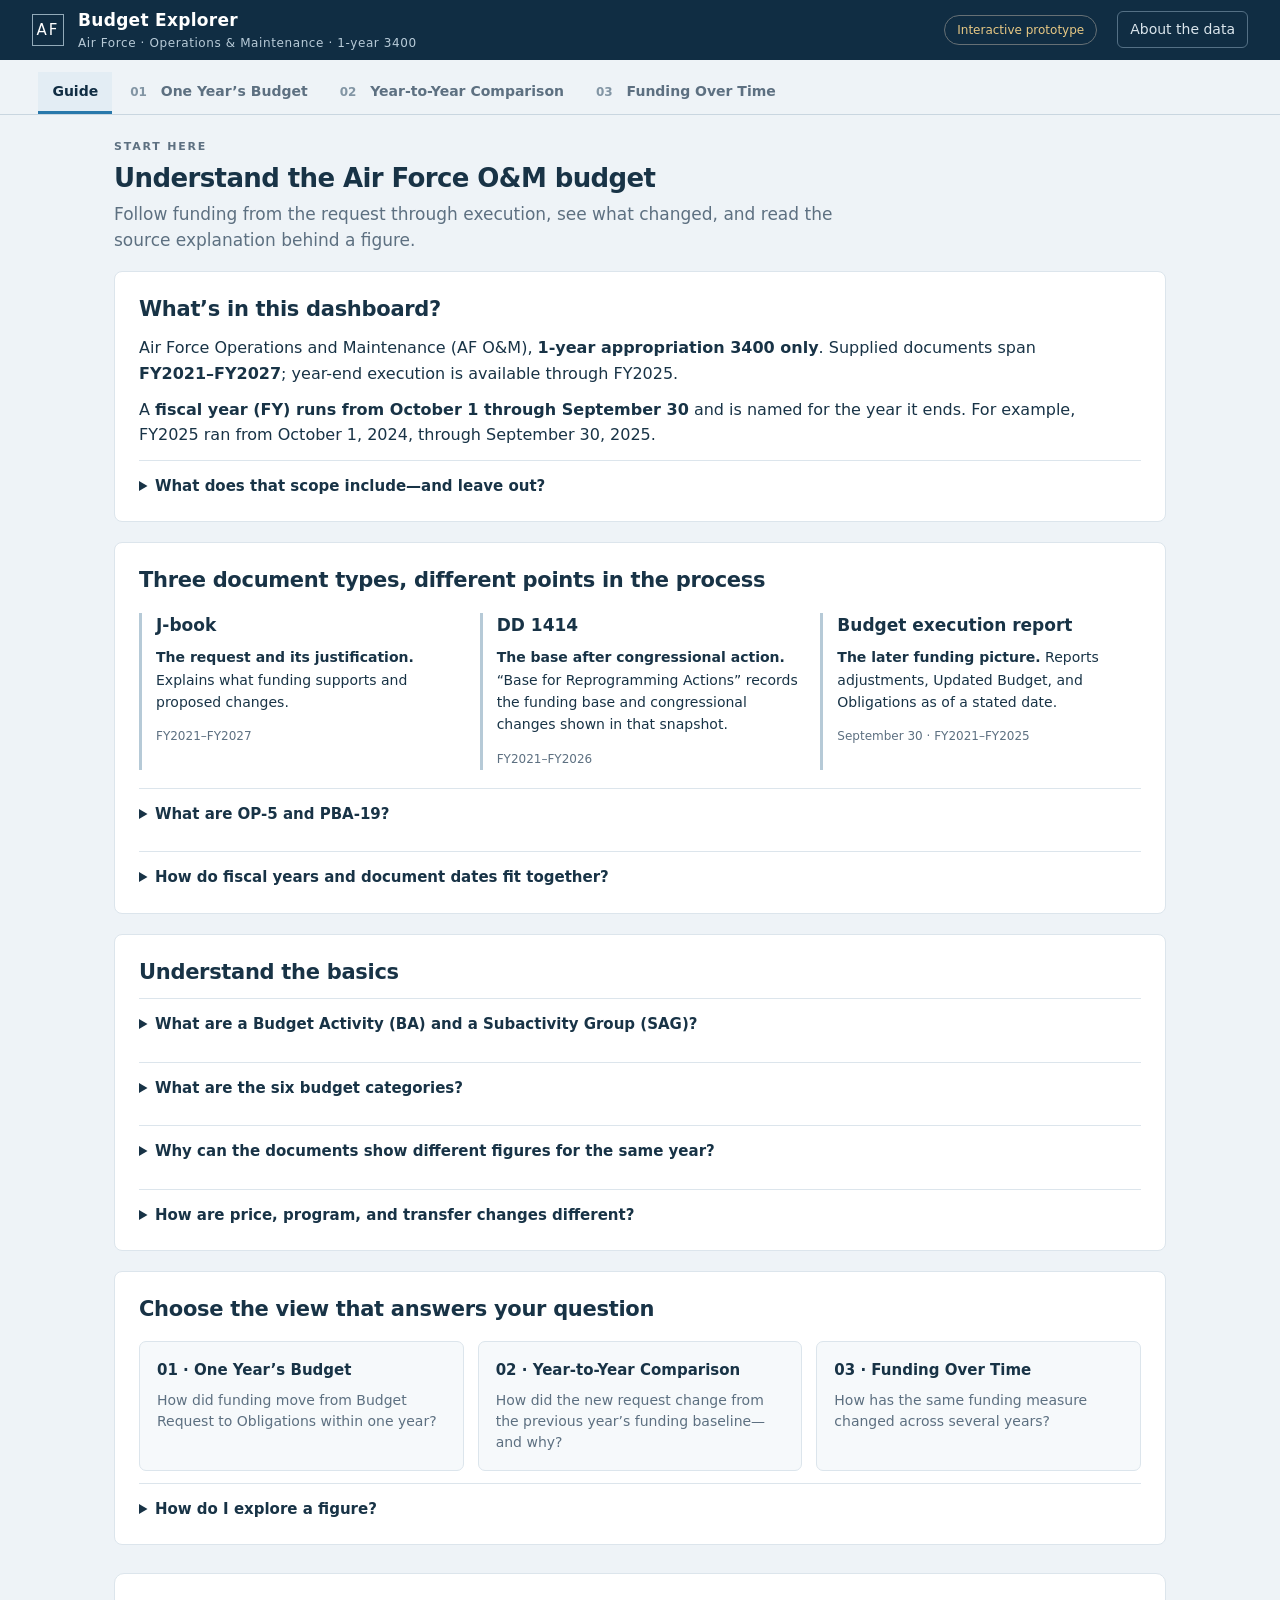
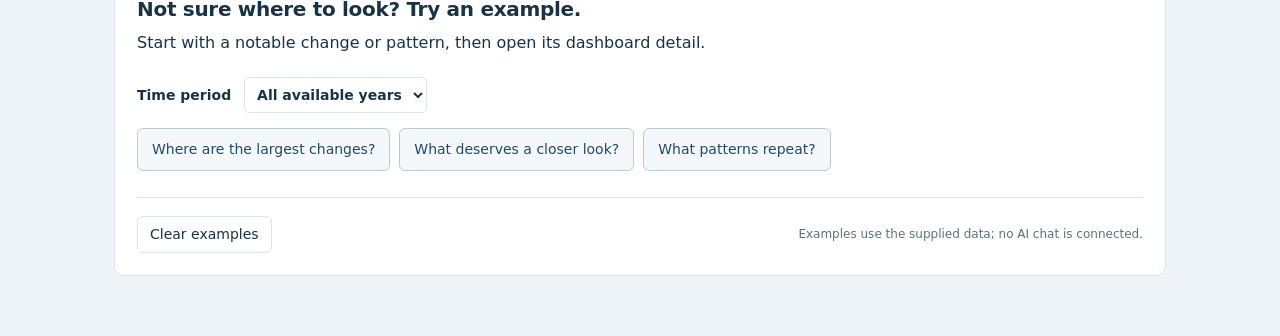
==== dashboard/index.html @ 14897f62 "Publish current Air Force O&M Budget Explorer dashboard" ====
<!doctype html><html lang="en"><head><meta charset="utf-8"><meta name="viewport" content="width=device-width,initial-scale=1"><title>Air Force O&M · Budget Explorer</title><link rel="stylesheet" href="style.css"></head><body>
<header><div class="brand"><span class="mark">AF</span><div><strong>Budget Explorer</strong><small>Air Force · Operations &amp; Maintenance · 1-year 3400</small></div></div><div class="header-right"><span class="prototype">Interactive prototype</span><span id="back-to-guide" hidden></span><button id="about" class="quiet">About the data</button></div></header><nav class="primary-tabs" aria-label="Dashboard views"><button data-view="guide">Guide</button><button data-view="single" class="active"><span>01</span> One Year’s Budget</button><button data-view="bridge"><span>02</span> Year-to-Year Comparison</button><button data-view="trend"><span>03</span> Funding Over Time</button></nav>
<main id="guided-start" class="guided-start">
<div class="guide-intro"><p class="eyebrow">START HERE</p><h1>Understand the Air Force O&amp;M budget</h1><p>Follow funding from the request through execution, see what changed, and read the source explanation behind a figure.</p></div>
<section class="guide-orientation" aria-labelledby="scope-heading"><h2 id="scope-heading">What’s in this dashboard?</h2><p>Air Force Operations and Maintenance (AF O&amp;M), <strong>1-year appropriation 3400 only</strong>. Supplied documents span <strong>FY2021–FY2027</strong>; year-end execution is available through FY2025.</p><p>A <strong>fiscal year (FY) runs from October 1 through September 30</strong> and is named for the year it ends. For example, FY2025 ran from October 1, 2024, through September 30, 2025.</p><details class="intro-detail"><summary>What does that scope include—and leave out?</summary><p>O&amp;M supports day-to-day operations, readiness, maintenance, training, and civilian personnel. This is one part of the Air Force budget; it does not include separate military personnel, procurement, or research appropriations.</p><p>“1-year” describes the appropriation’s availability, not the number of years you can compare. Multi-year and X-year funding are excluded. Coverage varies by year and budget area; missing figures are not zero.</p><p>Spending plans and individual contracts are not included. The documents may identify adjustment types without explaining the purpose of every action.</p></details></section>
<section class="guide-orientation" aria-labelledby="documents-heading"><h2 id="documents-heading">Three document types, different points in the process</h2><div class="document-guide"><article><h3>J-book</h3><p><strong>The request and its justification.</strong> Explains what funding supports and proposed changes.</p><small>FY2021–FY2027</small></article><article><h3>DD 1414</h3><p><strong>The base after congressional action.</strong> “Base for Reprogramming Actions” records the funding base and congressional changes shown in that snapshot.</p><small>FY2021–FY2026</small></article><article><h3>Budget execution report</h3><p><strong>The later funding picture.</strong> Reports adjustments, Updated Budget, and Obligations as of a stated date.</p><small>September 30 · FY2021–FY2025</small></article></div><details class="intro-detail"><summary>What are OP-5 and PBA-19?</summary><p>They are <strong>exhibits within the Budget Justification Book (J-book)</strong>, not separate reports.</p><ul><li><strong>PBA-19:</strong> appropriation and Budget Activity summaries, including price and net program changes.</li><li><strong>OP-5:</strong> Subactivity Group detail—what operations are financed and the reconciliation of proposed increases and decreases.</li></ul><p>The comparison tab uses the summary at AF and BA level and the detailed exhibit at SAG level. Transfers are separated where the detailed source provides them.</p></details><details class="intro-detail"><summary>How do fiscal years and document dates fit together?</summary><p>A J-book’s date tells you when it was prepared. An execution report’s <strong>“as of” date</strong> tells you when its funding snapshot was taken.</p><p>For example, the <strong>FY2025 J-book is dated February 2024</strong>, during FY2024. It compares the <strong>FY2024 estimated budget</strong> with the <strong>FY2025 Budget Request</strong>.</p><p>For FY2024 year-end Obligations, use the budget execution report <strong>as of September 30, 2024</strong>. FY2025 year-end Obligations come from the report <strong>as of September 30, 2025</strong>.</p><div class="date-reference"><table><caption>Dates printed on the supplied J-books</caption><thead><tr><th scope="col">Budget fiscal year</th><th scope="col">J-book date</th></tr></thead><tbody id="jbook-dates"></tbody></table></div></details></section>
<section class="guide-orientation" aria-labelledby="basics-heading"><h2 id="basics-heading">Understand the basics</h2><details class="intro-detail"><summary>What are a Budget Activity (BA) and a Subactivity Group (SAG)?</summary><p>Start with <strong>AF O&amp;M overall</strong>, choose a <strong>BA</strong> for a broad mission grouping, then a <strong>SAG</strong> for a specific activity within it.</p><ul><li><strong>BA 01:</strong> Operating Forces</li><li><strong>BA 02:</strong> Mobilization</li><li><strong>BA 03:</strong> Training and Recruiting</li><li><strong>BA 04:</strong> Administration and Servicewide Activities</li></ul><p>For example, BA 03 includes <strong>SAG 032A Specialized Skill Training</strong> and <strong>SAG 032B Flight Training</strong>. The SAG dropdown shows only the selected BA’s activities. Use the breadcrumbs to return to the BA or AF overall.</p></details><details class="intro-detail"><summary>What are the six budget categories?</summary><dl class="guide-terms"><dt>Budget Request</dt><dd>Funding requested for the fiscal year.</dd><dt>Congressional Action</dt><dd>The change between Budget Request and Enacted funding.</dd><dt>Enacted</dt><dd>Funding provided through enacted appropriations, within the source’s scope.</dd><dt>Reprogramming / Adjustments</dt><dd>The changes from Enacted funding to Updated Budget.</dd><dt>Updated Budget</dt><dd>The funding position after the reported adjustments; execution reports may call it “Net.”</dd><dt>Obligations</dt><dd>Legal commitments of funds—not cash payments or outlays.</dd></dl><p>Budget Request, Enacted, and Updated Budget are funding positions. Congressional Action and Reprogramming / Adjustments are changes between positions. A calculated change alone does not identify an individual action.</p></details><details class="intro-detail"><summary>Why can the documents show different figures for the same year?</summary><p>They can reflect different dates, funding scope, or classifications. A later report may include enacted funding or adjustments that an earlier J-book could not yet show.</p><p>The FY2025 J-book uses an <strong>FY2024 estimate</strong> because full-year enactment was not available when it was prepared. That estimate is kept separate from final FY2024 Enacted funding.</p><p>The dashboard preserves each source’s snapshot and flags unresolved differences. Equal and opposite discrepancies do not, by themselves, prove that a transfer occurred.</p></details><details class="intro-detail"><summary>How are price, program, and transfer changes different?</summary><p><strong>Price</strong> reflects cost factors, such as inflation and pay rates. <strong>Program changes</strong> reflect changes in requirements or activities; they can include the removal of one-time funding. <strong>Transfers</strong> move funding between activities or accounts.</p><p>A program decrease is not automatically a recurring cut, and a transfer is not automatically a change in the overall Air Force budget.</p></details></section>
<section class="guide-orientation" aria-labelledby="views-heading"><h2 id="views-heading">Choose the view that answers your question</h2><div class="view-guide"><a href="#dashboard?view=single"><strong>01 · One Year’s Budget</strong><span>How did funding move from Budget Request to Obligations within one year?</span></a><a href="#dashboard?view=bridge"><strong>02 · Year-to-Year Comparison</strong><span>How did the new request change from the previous year’s funding baseline—and why?</span></a><a href="#dashboard?view=trend"><strong>03 · Funding Over Time</strong><span>How has the same funding measure changed across several years?</span></a></div><details class="intro-detail"><summary>How do I explore a figure?</summary><p>Select a graph bar. <strong>Behind the Numbers</strong> reports what the documents say; expand it for supporting detail. <strong>Analyst Notes</strong> highlights patterns or discrepancies worth reviewing.</p><p><strong>Back to summary</strong> clears the bar selection without resetting your filters. The information button explains each view’s reporting basis, and Sources links to the original documents.</p></details></section>
<section class="guide-conversation" aria-labelledby="examples-heading"><div id="guide-welcome" class="guide-reply"><h2 id="examples-heading">Not sure where to look? Try an example.</h2><p>Start with a notable change or pattern, then open its dashboard detail.</p></div><p id="guide-status" role="status">Loading budget data…</p><fieldset id="guide-controls" disabled><legend class="sr-only">Choose an example and optional time period</legend><div class="guide-toolbar"><label>Time period <select id="guide-year"><option value="all" selected>All available years</option><option value="2021">FY2021</option><option value="2022">FY2022</option><option value="2023">FY2023</option><option value="2024">FY2024</option><option value="2025">FY2025</option><option value="2026">FY2026</option><option value="2027">FY2027</option></select></label></div><div class="guide-options"><button data-guide-topic="changes">Where are the largest changes?</button><button data-guide-topic="attention">What deserves a closer look?</button><button data-guide-topic="patterns">What patterns repeat?</button></div></fieldset><div id="guide-thread" aria-live="polite" aria-relevant="additions"></div><div class="guide-bottom"><button id="guide-reset" class="quiet">Clear examples</button><span>Examples use the supplied data; no AI chat is connected.</span></div></section></main>
<main id="dashboard" hidden><div class="pageheading"><div><p class="eyebrow">ANNUAL APPROPRIATION 3400 ONLY</p><h1>Follow the funding.</h1><p class="subtle">Air Force Operations and Maintenance (AF O&M) · 1-year funding only.</p></div><div class="scope-note">Independent educational tool<br><span>FY2021–FY2027 source coverage</span></div></div>

<section class="filters" aria-label="Budget filters"><div class="budget-drill"><label>Budget Activity<select id="ba"></select></label><label id="sag-filter" hidden>Subactivity Group<select id="entity"></select></label></div><div id="year-controls"></div><label>Display units<select id="units"><option value="1000">Millions ($M)</option><option value="1">Thousands ($K)</option></select></label></section>
<div id="scope-path" class="scope-path" aria-label="Budget level"></div><div id="notice" class="notice" hidden></div>
<div class="work-grid"><div class="main-panel"><section class="card chart-card" id="funding-graph"><div class="section-top"><div><p class="eyebrow" id="view-kicker"></p><h2 id="chart-title"></h2><p class="subtle" id="chart-subtitle"></p></div><div class="chart-actions"><button id="category-help" class="info-button" aria-label="Information about the six budget categories" title="The six budget categories"><span aria-hidden="true">i</span></button><span class="unit-tag" id="unit-tag"></span><button id="download" class="quiet">CSV</button></div></div><div id="stats" class="stats"></div><div id="legend" class="legend"></div><div id="chart" class="chart"></div><div class="chart-navigation"><span>Select a bar to read its source detail below.</span><button id="show-overview" class="quiet" hidden>Back to summary</button></div><span id="selection" hidden></span></section>
<section class="card narrative-card" id="behind-numbers"><div class="section-top fixed-heading"><div><p class="eyebrow">SOURCE REPORTING</p><h2>Behind the Numbers</h2></div></div><div class="narrative-scroll" tabindex="0" role="region" aria-label="Behind the Numbers explanation"><h3 id="narrative-title">What changed, and why</h3><div id="narrative" aria-live="polite"></div><div id="drivers"></div><details><summary>Sources</summary><div id="references"></div><p id="table-note" class="footnote"></p></details></div></section><section class="card insights-panel" aria-labelledby="insights-title"><div class="section-top"><div><p class="eyebrow">ANALYST REVIEW</p><h2 id="insights-title">Analyst Notes</h2></div></div><div class="attention-scroll" tabindex="0" role="region" aria-label="Analyst findings"><div id="insights"></div><div id="movers-list" hidden></div><span id="movers-label" hidden></span></div></section></div>
</div>
<details class="card source-catalog"><summary>Source documents & coverage</summary><p>Original documents and reporting guidance.</p><div id="source-list"></div><p class="footnote">Scope: annual AF O&M appropriation 3400 only. Original reference PDFs can contain additional funding sections; those sections are excluded from dashboard figures and exports.</p></details><footer>AF O&amp;M · 1-year appropriation 3400</footer></main>
<dialog id="info" aria-labelledby="about-title"><button id="close-info" class="quiet">Close</button><h2 id="about-title">About the data</h2><p>This dashboard explores <strong>Air Force Operations and Maintenance (AF O&amp;M)</strong>, using the annual, <strong>1-year 3400 appropriation</strong>. It brings together supplied budget documents for FY2021–FY2027 so you can follow one fiscal year, compare years, and explore funding over time.</p><p>Three types of documents provide different views of each fiscal year as they become available:</p><dl class="about-documents"><dt>Budget Justification Books (J-books)</dt><dd>Present the <strong>Budget Request</strong> and explain proposed changes in programs, prices, and transfers. Available for FY2021–FY2027. <strong>PBA-19</strong> is the appropriation and Budget Activity summary; <strong>OP-5</strong> is the Subactivity Group detail exhibit within the J-book, not a separate report.</dd><dt>DD 1414 — Base for Reprogramming Actions</dt><dd>Reports the funding base after <strong>Congressional Action</strong> and documents changes at the level shown in the report. Available for FY2021–FY2026.</dd><dt>Budget execution reports (the supplied “1416” files)</dt><dd>Report <strong>Updated Budget</strong>, <strong>Reprogramming / Adjustments</strong>, and <strong>Obligations</strong> as of a stated date. Available here at September 30 for FY2021–FY2025.</dd></dl><p id="coverage-summary"></p><p>Figures link back to their source documents. Each document captures a particular stage and reporting date, so an earlier budget estimate may differ from a later execution report.</p></dialog>
<dialog id="categories" aria-labelledby="categories-title"><button id="close-categories" class="quiet" autofocus>Close</button><p class="eyebrow">BUDGET GUIDE</p><h2 id="categories-title">The six budget categories</h2><dl class="category-list">
<dt>1. Budget Request</dt><dd>The funding requested in the President’s Budget for that fiscal year.</dd>
<dt>2. Congressional Action</dt><dd>The changes between the Budget Request and Enacted funding. When calculated as Enacted minus Budget Request, this is a net difference—not evidence of a particular congressional action.</dd>
<dt>3. Enacted</dt><dd>The funding provided through enacted appropriations, within the scope and reporting snapshot shown.</dd>
<dt>4. Reprogramming / Adjustments</dt><dd>The changes between Enacted funding and the Updated Budget. These can include reprogramming, transfers, supplementals, rescissions, and other adjustments, depending on the source. A calculated net change does not establish an individual action or its cause.</dd>
<dt>5. Updated Budget</dt><dd>The funding position after the adjustments reflected in the selected report. Execution reports may label this “Net.”</dd>
<dt>6. Obligations</dt><dd>Legal commitments of funds, such as orders or contracts. They show execution of budget authority, not cash payments or outlays.</dd></dl><p class="footnote">Budget Request, Enacted, and Updated Budget are funding positions. Congressional Action and Reprogramming / Adjustments are changes between positions. Obligation rate = Obligations ÷ Updated Budget × 100.</p></dialog>
<dialog id="comparison-guide" aria-labelledby="comparison-guide-title"><button id="close-comparison-guide" class="quiet">Close</button><h2 id="comparison-guide-title">About the year-to-year comparison</h2><p>This comparison uses the later fiscal year’s <strong>Budget Justification Book (J-book)</strong> to explain the change from its prior-year funding baseline to the new <strong>Budget Request</strong>. That baseline is the position used when the book was prepared; it may differ from a later year-end execution report. In the FY2025 book, FY2024 is an estimate.</p><dl class="category-list"><dt>Price changes</dt><dd>Changes in cost factors, such as inflation or pay rates, for the activities being funded.</dd><dt>Program changes</dt><dd>Changes in activities, workload, force structure, or other requirements. They can also include the removal of one-time funding, so a decrease does not automatically mean a cut to a recurring program.</dd><dt>Transfers</dt><dd>Funding moved between activities or accounts. The detailed Subactivity Group (SAG) reconciliation shows transfers separately when the source does.</dd></dl><p>Within the J-book, PBA-19 is the appropriation and Budget Activity summary. OP-5 is the Subactivity Group detail exhibit. The summary reports price and net program changes; the detailed exhibit separates transfers where available.</p></dialog>
<dialog id="trend-guide" aria-labelledby="trend-guide-title"><button id="close-trend-guide" class="quiet">Close</button><h2 id="trend-guide-title">About Funding Over Time</h2><p>Compare the same funding measure across selected years. Budget shows three positions: Budget Request, Enacted, and Updated Budget.</p><dl class="about-documents"><dt>Reporting basis</dt><dd>Each figure retains its source and reporting date. J-books describe requests; DD 1414 reports the funding base after congressional action; execution reports show later adjustments and Obligations.</dd><dt>Available years</dt><dd>Requests extend through FY2027; year-end execution through FY2025. Missing figures are not zero. Obligations are shown as of September 30.</dd><dt>Comparing dollars</dt><dd>Amounts are nominal dollars—no inflation adjustment. FY2021 includes base and Overseas Contingency Operations (OCO) funding; former OCO costs are incorporated into base in later years. Separately reported mandatory funding is excluded.</dd><dt>Reading changes</dt><dd>Net changes do not identify individual actions or their causes. Select a bar for its source detail.</dd></dl></dialog><script src="reporting.js"></script><script src="insights.js"></script><script src="app.js"></script><script src="guide.js"></script></body></html>
---- dashboard/style.css ----
:root{--navy:#102d43;--ink:#183346;--muted:#5d7081;--blue:#2878ab;--teal:#187c77;--amber:#ad711d;--purple:#7965a8;--red:#b25961;--line:#dce5ec;--bg:#eef3f7}*{box-sizing:border-box}body{margin:0;color:var(--ink);background:var(--bg);font:16px/1.5 system-ui,-apple-system,BlinkMacSystemFont,"Segoe UI",sans-serif}button,input,select{font:inherit}button,select,summary{cursor:pointer}button{transition:background .15s}button:focus-visible,select:focus-visible,input:focus-visible,summary:focus-visible,a:focus-visible{outline:3px solid #dfad4c;outline-offset:3px}header{background:var(--navy);color:white;display:flex;justify-content:space-between;align-items:center;padding:20px 3.5%;gap:20px}.brand{display:flex;align-items:center;gap:14px}.mark{height:43px;width:43px;border:1px solid #92aab9;display:grid;place-items:center;font-size:18px;letter-spacing:2px}.brand strong{font-size:19px;letter-spacing:.3px}.brand small{display:block;color:#b8cbd8;font-size:12px;letter-spacing:.6px}.header-right{display:flex;align-items:center;gap:20px}.prototype{font-size:12px;color:#e7c884;border:1px solid #667075;border-radius:20px;padding:5px 12px}.quiet{border:1px solid var(--line);color:var(--ink);border-radius:6px;background:white;padding:7px 12px;font-size:14px}header .quiet{color:#dae5ec;background:transparent;border-color:#547085}main{max-width:1540px;margin:auto;padding:28px 3.5% 12px}.pageheading{display:flex;justify-content:space-between;align-items:center;margin-bottom:24px}h1{font-size:32px;letter-spacing:-1px;line-height:1.2;margin:7px 0}h2{font-size:20px;line-height:1.3;margin:0 0 8px;letter-spacing:-.3px}p{margin:8px 0 14px}.eyebrow{font-size:11px;font-weight:750;letter-spacing:1.8px;color:var(--muted);margin:0 0 6px}.subtle{font-size:14px;color:var(--muted);margin:5px 0}.scope-note{font-size:13px;text-align:right;color:var(--muted)}.scope-note span{font-size:12px}nav{display:flex;border-bottom:1px solid #c9d6e0;margin-bottom:20px;gap:12px}nav button{border:0;border-bottom:3px solid transparent;padding:15px 18px;background:transparent;color:var(--muted);font-size:15px;font-weight:600}nav button span{color:#8295a4;font-size:12px;margin-right:9px}nav button.active{color:var(--navy);border-color:var(--blue);background:#e3edf4}nav button.active span{color:var(--blue)}.filters{display:flex;gap:20px;align-items:flex-end;background:white;padding:18px 22px;border:1px solid var(--line);border-radius:8px;margin-bottom:22px}.filters label{font-size:12px;font-weight:650;color:var(--muted);display:block}.filters select{display:block;min-width:130px;margin-top:6px;color:var(--ink);border:1px solid #c9d7e1;background:#fafcfe;padding:9px 32px 9px 10px;border-radius:5px;font-size:14px;max-width:100%}#entity{min-width:285px}#year-controls{display:flex;gap:14px;align-items:flex-end;flex:1;flex-wrap:wrap}.yearchecks{display:flex;gap:7px;flex-wrap:wrap}.yearchecks label{display:flex;gap:5px;align-items:center;padding:8px;background:#f0f5f8;border-radius:4px;font-size:14px;color:var(--ink)}.yearchecks input{accent-color:var(--blue)}.work-grid{display:grid;grid-template-columns:minmax(0,1fr) 330px;gap:22px;align-items:start}.main-panel{display:grid;gap:22px}.card{background:white;border:1px solid var(--line);border-radius:9px;box-shadow:0 2px 4px #14354904;padding:24px;min-width:0}.section-top{display:flex;justify-content:space-between;align-items:flex-start;gap:14px}.unit-tag{background:#edf3f7;color:var(--muted);font-size:12px;padding:4px 9px;border-radius:4px;white-space:nowrap}.stats{display:grid;grid-template-columns:repeat(3,1fr);margin:22px 0;border-top:1px solid var(--line);border-bottom:1px solid var(--line)}.stat{padding:16px 12px 16px 0}.stat+.stat{padding-left:20px;border-left:1px solid var(--line)}.stat small{display:block;font-size:12px;color:var(--muted)}.stat strong{display:block;font-size:25px;font-weight:650;font-variant-numeric:tabular-nums;letter-spacing:-.6px}.legend{display:flex;gap:15px;flex-wrap:wrap;font-size:12px;color:var(--muted);margin-bottom:16px}.legend span{display:flex;align-items:center;gap:5px}.swatch{width:9px;height:9px;border-radius:2px}.chart{min-height:275px;overflow-x:auto}.chart svg{width:100%;min-width:650px;display:block}.chart rect{cursor:pointer}.chart rect:hover{filter:brightness(1.12);stroke:#132d40;stroke-width:2}.chart text{font-family:inherit}.selection{font-size:13px;color:var(--muted);background:#f4f7fa;padding:9px 12px;border-radius:4px;margin:10px 0 0;min-height:38px}.table-wrap{overflow-x:auto}table{width:100%;border-collapse:collapse;font-size:14px}th{color:var(--muted);font-size:12px;text-align:left;font-weight:600;background:#f5f8fa}th,td{padding:11px 12px;border-bottom:1px solid #e8eef2}td:not(:first-child),th:not(:first-child){text-align:right;font-variant-numeric:tabular-nums}td:first-child{border-left:3px solid transparent}.total td{font-weight:700;background:#f0f6fa}.footnote{font-size:12px;color:var(--muted);margin:14px 0 0}.narrative-card p{font-size:15px}.driver{border-left:3px solid var(--teal);padding:0 0 0 14px;margin:20px 0}.driver.negative{border-color:var(--red)}.driver strong{font-size:14px}.driver .amount{float:right;font-variant-numeric:tabular-nums;font-size:14px}.driver p{font-size:14px;color:var(--muted)}details{border-top:1px solid var(--line);padding-top:16px;margin-top:20px}summary{font-size:14px;font-weight:650}#references{font-size:13px;color:var(--muted);margin-top:12px}a{color:#19689a}.chat-card{position:sticky;top:20px;padding:22px}.chat-heading{display:flex;gap:12px}.chat-heading h2{font-size:17px}.chat-icon{display:grid;place-items:center;width:32px;height:32px;border-radius:50%;background:#e4eef5;color:var(--blue);font-size:18px;font-weight:700;flex-shrink:0}.demo-badge{font-size:11px;color:var(--amber)}.chat-intro{font-size:13px;color:var(--muted);margin:18px 0}.context{background:#edf4f8;border-radius:5px;padding:10px 12px;font-size:12px;color:#46677c}.message{padding:13px;margin:15px 0;border-radius:6px;background:#f2f5f7;font-size:14px;white-space:pre-line}.message.user{background:#e6eff6;margin-left:22px}.message .who{display:block;font-size:10px;letter-spacing:1px;font-weight:700;color:var(--muted);margin-bottom:5px}.suggestions{display:grid;gap:8px;margin:18px 0}.suggestions button{font-size:13px;text-align:left;border:1px solid #ccdae4;color:#34617e;border-radius:5px;padding:9px 11px;background:white}.suggestions button:hover,.quiet:hover{background:#e9f2f8}.input-row{display:flex;gap:7px}.input-row input{width:100%;min-width:0;border:1px solid #c9d7e1;border-radius:5px;padding:10px;font-size:13px}.input-row button{background:var(--navy);border:0;color:white;border-radius:5px;padding:10px;font-size:13px}.notice{background:#fff7e7;border:1px solid #ebd6aa;border-left:3px solid #c28a2c;font-size:14px;padding:13px 18px;margin-bottom:22px;border-radius:5px}.empty{display:grid;place-items:center;padding:70px 20px;text-align:center;color:var(--muted)}footer{font-size:12px;color:#748795;padding:26px 0}dialog{border:1px solid var(--line);border-radius:10px;max-width:620px;padding:30px;color:var(--ink)}dialog::backdrop{background:#0b243a99}dialog button{float:right}dialog h2{margin-top:12px}.sr-only{position:absolute;width:1px;height:1px;overflow:hidden;clip:rect(0,0,0,0)}@media(max-width:1100px){.work-grid{grid-template-columns:minmax(0,1fr) 290px}.filters{flex-wrap:wrap}.filters #year-controls{flex:1}#entity{min-width:240px}.card{padding:19px}nav{gap:0}nav button{padding:12px;font-size:14px}}@media(max-width:850px){.work-grid{grid-template-columns:1fr}.chat-card{position:static}.scope-note{display:none}nav{overflow-x:auto}nav button{min-width:190px}.filters{gap:14px}#year-controls{min-width:220px}main{padding:22px 4%}.pageheading{margin-bottom:18px}h1{font-size:28px}.header-right .quiet{display:none}.brand small{font-size:10px}.prototype{font-size:10px;padding:4px 8px}.brand strong{font-size:17px}.mark{width:35px;height:35px}.filters>label:first-child{width:100%}#entity{width:100%}.stat strong{font-size:21px}.stats{margin:18px 0}.stat+.stat{padding-left:12px}.card{padding:18px}.section-top h2{font-size:18px}.filters{padding:16px}.chart svg{min-width:650px}.header-right{gap:0}}

.chart-actions{display:flex;gap:8px;align-items:center;flex-wrap:wrap;justify-content:flex-end}.info-button{width:30px;height:30px;border:1px solid #aec3d2;border-radius:50%;background:#edf4f8;color:#234a66;font-family:Georgia,serif;font-weight:bold;font-size:18px;flex-shrink:0}.info-button:hover{background:#d7e8f3}.category-list dt{font-weight:700;margin-top:18px}.category-list dd{margin:5px 0 0;color:var(--muted);font-size:15px}.suggestions button:disabled{opacity:.5;cursor:default}.suggestions button:not(:disabled){background:var(--navy);color:white}.chat-card .message{margin-bottom:0}.chart-actions .quiet{font-size:12px;padding:4px 8px}#categories{max-height:85vh;overflow:auto}
.work-grid{grid-template-columns:minmax(0,1fr)}.chart svg{max-height:380px}.selected-bar{stroke:#102d43;stroke-width:3;filter:brightness(1.1)}#show-overview{white-space:nowrap}.narrative-card{scroll-margin-top:24px}

.component-list{padding-left:22px;line-height:1.7}.component-list li{margin:8px 0;font-size:15px}.component-list strong{font-variant-numeric:tabular-nums}
.insights-panel{margin-bottom:22px;border-top:3px solid #234a66}.insights-panel .section-top>.subtle{font-size:14px}#insights{display:grid;grid-template-columns:repeat(auto-fit,minmax(240px,1fr));gap:12px;margin-top:18px}.insight{display:flex;flex-direction:column;gap:9px;text-align:left;padding:16px;border:1px solid #cedce6;border-radius:7px;background:#f7fafc;color:#263e50;font-family:inherit;font-size:14px;line-height:1.5;cursor:pointer}.insight:hover,.insight:focus-visible{background:#eaf3f8;border-color:#397a9e}.insight strong{font-size:16px}.insight-kind{text-transform:uppercase;letter-spacing:.08em;font-size:12px;color:#4c6b7f;font-weight:700}.insight small{margin-top:auto;color:#536e80;font-size:12px;overflow-wrap:anywhere}.source-catalog{margin-top:24px}.source-catalog p{font-size:14px}#source-list{display:grid;grid-template-columns:repeat(auto-fit,minmax(230px,1fr));gap:12px;font-size:14px}#source-list a{overflow-wrap:anywhere}.filters{flex-wrap:wrap}#entity{max-width:100%}#info{max-height:85vh;overflow:auto}button:focus-visible,select:focus-visible{outline:3px solid #bb852f;outline-offset:3px}@media(max-width:650px){#insights{grid-template-columns:1fr}.insights-panel .section-top{display:block}.filters select{max-width:100%}}

#movers-list{display:grid;gap:8px;margin-top:12px}.mover{display:flex;justify-content:space-between;gap:16px;text-align:left;padding:12px;background:#f4f8fa}.mover span{white-space:nowrap}@media(max-width:650px){.mover{flex-direction:column}}
/* Annual-scope working layout: funding graph, explanation, then analyst findings. */
header{padding:8px 2.5%;min-height:50px}.mark{width:32px;height:32px;font-size:15px}.brand strong{font-size:17px}.brand small{font-size:12px}main{max-width:1600px;padding:10px 2.5% 12px}.pageheading{margin:0;height:0;overflow:hidden}.pageheading h1{font-size:20px}nav{margin-bottom:8px;gap:8px}nav button{padding:9px 14px;font-size:14px}.filters{padding:8px 12px;gap:12px;margin-bottom:4px;flex-wrap:nowrap}.filters select{padding:6px 24px 6px 8px;margin-top:3px;min-width:115px}.budget-drill{display:flex;gap:10px;min-width:0;flex:1.6}.budget-drill>label{min-width:0;flex:1}.budget-drill select{width:100%;min-width:0}#entity{min-width:0}#ba{max-width:300px}#year-controls{flex:1}.yearchecks{gap:3px}.yearchecks label{padding:4px;font-size:13px}.scope-path{display:flex;align-items:center;gap:7px;min-height:32px;flex-wrap:wrap;font-size:13px;color:var(--muted)}.scope-path button{border:0;background:transparent;color:#19689a;text-decoration:underline;padding:3px 0;font-size:13px}.scope-path [aria-current="location"]{font-weight:650;color:var(--ink)}.annual-scope{margin-left:auto;font-size:12px;white-space:nowrap}.notice{padding:7px 12px;margin:0 0 6px;font-size:13px;max-height:60px;overflow:auto}.work-grid{display:block}.main-panel{display:grid;height:calc(100dvh - 208px);min-height:440px;grid-template-rows:minmax(260px,2.5fr) minmax(94px,.7fr) minmax(74px,.5fr);gap:8px}.main-panel>.card{padding:10px 14px;min-height:0;margin:0}.chart-card{display:flex;flex-direction:column}.section-top h2{font-size:17px;margin-bottom:3px}.chart-card .eyebrow{font-size:11px;margin-bottom:2px}.chart-card .subtle{font-size:12px;margin:2px 0}.stats{display:flex;justify-content:space-between;margin:4px 0;border:0;gap:10px}.stat,.stat+.stat{display:flex;gap:7px;align-items:baseline;padding:0;border:0}.stat small{font-size:12px}.stat strong{font-size:16px;letter-spacing:0}.legend{margin-bottom:2px;gap:12px}.chart{min-height:0;flex:1;overflow:auto}.chart svg{width:100%;height:100%;min-width:650px;max-height:none}.selection{padding:3px 8px;margin:3px 0 0;min-height:0;font-size:12px}.narrative-card,.insights-panel{display:flex;flex-direction:column;overflow:hidden}.fixed-heading{flex-shrink:0}.narrative-scroll,.attention-scroll{overflow:auto;min-height:0;flex:1;overscroll-behavior:contain;scrollbar-gutter:stable}.narrative-scroll h3{font-size:15px;margin:3px 0 6px}.narrative-scroll p{font-size:14px;margin:5px 0 9px}.narrative-scroll details{margin-top:9px;padding-top:8px}.narrative-scroll .driver{margin:12px 0}.insights-panel .eyebrow{display:none}.insights-panel .section-top>.subtle{font-size:12px}.insights-panel .section-top h2{font-size:17px}.insights-panel #insights{margin-top:7px;gap:8px;grid-template-columns:repeat(auto-fit,minmax(260px,1fr))}.insight{padding:10px;font-size:13px;gap:5px}.insight strong{font-size:14px}.insights-panel details{margin-top:10px;padding-top:8px}.source-catalog{margin-top:12px;padding:12px}footer{padding:12px 0}.main-panel:has(.notice:not([hidden])){height:calc(100dvh - 250px)}main:has(>.notice:not([hidden])) .main-panel{height:calc(100dvh - 254px)}[hidden]{display:none!important}
@media(max-width:1000px){.filters{flex-wrap:wrap}.budget-drill{flex-basis:100%}#ba{max-width:none}.main-panel{height:calc(100dvh - 262px)}.brand small{font-size:11px}.stat small{font-size:11px}.annual-scope{margin-left:0}.insights-panel .section-top>.subtle{display:none}}
@media(max-width:650px){main{padding:8px 3%}.main-panel{height:auto;min-height:0;grid-template-rows:340px 165px 220px}.budget-drill{flex-direction:column;gap:6px}.filters{gap:8px}.scope-path{padding:4px 0;gap:5px}.annual-scope{width:100%}.header-right .prototype{display:none}.brand small{max-width:235px;white-space:normal}.stats{flex-wrap:wrap;gap:4px}.stat strong{font-size:15px}.main-panel>.card{padding:10px}.chart svg{min-width:700px}.source-catalog{margin-top:10px}.scope-path>span[aria-current]{font-size:12px}main:has(>.notice:not([hidden])) .main-panel{height:auto}}

.about-documents{margin:18px 0}.about-documents dt{font-weight:700;margin:14px 0 4px}.about-documents dd{margin:0;color:var(--muted);font-size:15px}.rate-wrapper{position:relative}.rate-info{border:0;border-bottom:1px dotted #5d7081;background:transparent;padding:0;color:inherit;cursor:help;font:inherit}.rate-tooltip{display:none;position:absolute;right:0;top:calc(100% + 8px);z-index:50;width:330px;max-width:80vw;padding:14px 16px;background:#102d43;color:white;border-radius:7px;box-shadow:0 6px 22px #102d4333;font-size:13px;line-height:1.5;font-weight:400}.rate-tooltip strong{font-size:14px;display:block;margin-bottom:6px;color:white;letter-spacing:0}.rate-wrapper:hover .rate-tooltip,.rate-wrapper:focus-within .rate-tooltip{display:block}

/* Give the explanations room to read; the page can scroll naturally. */
.main-panel,main:has(>.notice:not([hidden])) .main-panel{height:auto;min-height:0;grid-template-rows:auto auto auto;gap:16px}
.main-panel>.chart-card{height:390px;min-height:390px}
.main-panel>.narrative-card,.main-panel>.insights-panel{height:auto;min-height:0;padding:16px 18px}
.narrative-scroll{flex:none;max-height:360px;overflow:auto;padding-top:6px}
.attention-scroll{flex:none;max-height:440px;overflow:auto;padding-top:6px}
.narrative-scroll p,.narrative-scroll .driver p{font-size:15px;line-height:1.6}
.insights-panel #insights{grid-template-columns:repeat(auto-fit,minmax(290px,1fr));gap:12px}
.insight{padding:14px;font-size:14px;line-height:1.55}.insight strong{font-size:15px}
.filters.trend-filters{display:grid;grid-template-columns:minmax(0,1fr) auto;gap:14px 20px;align-items:end}
.trend-filters .budget-drill{grid-column:1;grid-row:1}.trend-filters>label{grid-column:2;grid-row:1}
.trend-filters #year-controls{grid-column:1/-1;grid-row:2;display:grid;grid-template-columns:minmax(220px,290px) minmax(0,1fr);gap:20px;align-items:end;border-top:1px solid var(--line);padding-top:12px}
.measure-filter select{width:100%}.fiscal-years{border:0;margin:0;padding:0;min-width:0}.fiscal-years legend{padding:0;margin-bottom:5px;font-size:12px;font-weight:650;color:var(--muted)}.fiscal-years .yearchecks{gap:8px}.fiscal-years .yearchecks label{padding:6px 9px;font-size:14px}.fiscal-years input{width:15px;height:15px}
#comparison-guide{max-height:85vh;overflow:auto}#comparison-guide p{font-size:15px;line-height:1.6}
@media(max-width:650px){.main-panel>.chart-card{height:380px;min-height:380px}.narrative-scroll{max-height:360px}.attention-scroll{max-height:500px}.filters.trend-filters{grid-template-columns:minmax(0,1fr)}.trend-filters .budget-drill{grid-column:1;grid-row:1}.trend-filters>label{grid-column:1;grid-row:3}.trend-filters #year-controls{grid-column:1;grid-row:2;grid-template-columns:1fr;gap:12px}.insights-panel #insights{grid-template-columns:1fr}}
/* The graph selects; the report documents; analyst notes interpret. */
.main-panel{gap:20px}.main-panel>.chart-card{height:430px;min-height:430px;padding:18px 22px}
.stats{display:grid;grid-template-columns:repeat(3,minmax(0,1fr));gap:0;margin:15px 0 10px;padding:10px 0;border-top:1px solid var(--line);border-bottom:1px solid var(--line)}
.stat,.stat+.stat{display:flex;flex-direction:column;align-items:center;justify-content:center;gap:3px;text-align:center;padding:0 12px}.stat+.stat{border-left:1px solid var(--line)}.stat small{font-size:12px}.stat strong{font-size:21px}
.chart-navigation{display:flex;align-items:center;justify-content:space-between;gap:12px;min-height:34px;color:var(--muted);font-size:13px;margin-top:8px}.chart-navigation .quiet{font-weight:650;white-space:nowrap}
.main-panel>.narrative-card,.main-panel>.insights-panel{padding:22px 24px}.narrative-card{border-top:3px solid #234a66}.insights-panel{background:#f7fafc;border-top:3px solid #92a9ba}
.section-description{font-size:14px;color:var(--muted);margin:5px 0 0}.narrative-card .eyebrow,.insights-panel .eyebrow{display:block;font-size:10px;letter-spacing:.13em;margin-bottom:5px}.section-top h2,.insights-panel .section-top h2{font-size:21px}
.narrative-scroll{max-height:520px;padding-top:16px;padding-right:14px;scrollbar-width:auto}.narrative-scroll h3{font-size:19px;margin:0 0 16px}.narrative-scroll h4{font-size:16px;margin:24px 0 10px}.narrative-scroll p{max-width:105ch;margin:8px 0 14px;line-height:1.65}.narrative-scroll h5{font-size:15px;margin:0 0 8px;display:flex;justify-content:space-between;gap:16px}.narrative-scroll h5 span{white-space:nowrap;color:#234a66}
.reported-driver{padding:18px 0;border-bottom:1px solid var(--line)}.report-group{border-top:1px solid var(--line);padding:14px 0!important;margin:0!important}.report-group summary{font-size:15px;line-height:1.6;cursor:pointer}.report-group summary span{font-weight:400;font-size:12px;color:var(--muted);margin-left:10px}.report-source,.narrative-scroll .report-source{font-size:12px;margin-top:8px}.source-prose{max-width:110ch}.component-list{padding:0;list-style:none}.component-list li{display:flex;gap:18px;align-items:baseline;border-bottom:1px solid var(--line);padding:12px 0}.component-list li strong{min-width:110px;white-space:nowrap}.report-sections{margin-top:24px}
.attention-scroll{max-height:460px}.insights-panel #insights{grid-template-columns:repeat(auto-fit,minmax(320px,1fr));margin-top:12px}.insight{display:block;background:white;border:1px solid var(--line);box-shadow:none;cursor:default;padding:20px;text-align:left}.insight h3{font-size:16px;margin:8px 0}.insight p{font-size:14px;line-height:1.65;margin:8px 0}.no-findings{font-size:14px;color:var(--muted);margin:8px 0}.insights-panel .section-top{align-items:center}
@media(max-width:650px){.main-panel>.chart-card{height:420px;padding:14px}.main-panel>.narrative-card,.main-panel>.insights-panel{padding:18px 16px}.narrative-scroll{max-height:520px}.stat strong{font-size:18px}.stat small{font-size:11px}.stat,.stat+.stat{padding:0 6px}.insights-panel #insights{grid-template-columns:1fr}.chart-navigation{font-size:12px}.narrative-scroll h5{display:block}.narrative-scroll h5 span{display:block;margin-top:4px}.component-list li{gap:10px}.component-list li strong{min-width:85px}.rate-tooltip{right:-20px}}
/* Guided entry shares the dashboard's typography, navy, and source-first language. */
.guided-start{max-width:980px;margin:0 auto;padding:42px 24px 60px}.guide-intro{position:relative;margin-bottom:26px;padding-right:180px}.guide-intro h1{font-size:32px;letter-spacing:-.6px;margin:8px 0}.guide-intro>p:not(.eyebrow){font-size:17px;color:var(--muted);margin:8px 0}.guide-direct{position:absolute;right:0;top:25px;background:#234a66;color:white;padding:12px 18px;border-radius:6px;text-decoration:none;font-size:15px}.guide-conversation{background:white;border:1px solid var(--line);border-radius:10px;padding:28px;box-shadow:0 10px 30px #16354b08}.guide-reply{font-size:16px;line-height:1.65}.guide-reply>p{margin:8px 0 16px}.guide-speaker{display:block;font-size:13px;font-weight:700;letter-spacing:.04em;color:#234a66}.guide-disclosure{font-size:13px;color:var(--muted)}#guide-controls{border:0;padding:0;margin:20px 0}.guide-toolbar{display:flex;align-items:center;gap:20px;margin-bottom:15px}.guide-toolbar label{font-size:14px;font-weight:650;white-space:nowrap}.guide-toolbar select{padding:8px;margin-left:8px;border:1px solid var(--line);border-radius:5px;background:white;color:var(--ink);font:inherit}.guide-toolbar>span{font-size:13px;color:var(--muted)}.guide-options{display:flex;gap:9px;flex-wrap:wrap}.guide-options button,.guide-follow{padding:10px 14px;border:1px solid #b6cad7;border-radius:6px;background:#f4f8fb;color:#234a66;font-size:14px;text-align:left;cursor:pointer}.guide-options button:hover,.guide-follow:hover{background:#e4eef5;border-color:#234a66}.guide-turn{margin-top:28px;scroll-margin-top:20px}.guide-user{background:#eaf2f7;border-radius:10px 10px 0 10px;margin:0 0 24px 15%;padding:14px 18px}.guide-user span{font-size:12px;font-weight:700;color:var(--muted)}.guide-user p{font-size:15px;margin:4px 0}.guide-result{border:1px solid var(--line);border-left:3px solid #234a66;border-radius:5px;padding:18px;margin:14px 0;background:#fff}.guide-result h3{font-size:17px;margin:0 0 8px}.guide-result p{font-size:15px;line-height:1.6;margin:8px 0 14px}.guide-result-actions{display:flex;flex-wrap:wrap;align-items:center;gap:12px}.guide-detail{font-size:14px;font-weight:650;color:#1b618e;text-underline-offset:3px}.guide-source{font-size:12px;color:var(--muted)}.guide-follow{font-size:13px;padding:6px 10px}.guide-area-list{display:grid;gap:10px;margin-top:20px}.guide-bottom{display:flex;justify-content:space-between;gap:16px;align-items:center;margin-top:26px;padding-top:18px;border-top:1px solid var(--line)}.guide-bottom span{font-size:12px;color:var(--muted)}#back-to-guide{text-decoration:none;font-size:14px}.sr-only{position:absolute;width:1px;height:1px;overflow:hidden;clip-path:inset(50%)}.guide-options button:focus-visible,.guide-detail:focus-visible,.guide-direct:focus-visible{outline:3px solid #287cad;outline-offset:3px}
@media(max-width:650px){.guided-start{padding:25px 14px}.guide-intro{padding-right:0}.guide-intro h1{font-size:27px}.guide-direct{position:static;display:inline-block;margin-top:10px}.guide-conversation{padding:18px}.guide-toolbar{align-items:flex-start;flex-direction:column;gap:8px}.guide-user{margin-left:8%}.guide-bottom{align-items:flex-start;flex-direction:column}.guide-options button{width:100%}.guide-result{padding:14px}.header-right{gap:5px}#back-to-guide{font-size:12px}}
/* Four stable tabs, concise summaries, detail on demand. */
.primary-tabs{max-width:1400px;margin:12px auto 0;padding:0 3%;display:flex;gap:4px;overflow-x:auto}.primary-tabs button{white-space:nowrap}.guided-start{padding-top:24px;max-width:1100px}.guide-intro{padding:0;margin-bottom:18px}.guide-intro h1{font-size:26px}.view-guide{display:grid;grid-template-columns:repeat(3,minmax(0,1fr));gap:14px;margin-bottom:24px}.view-guide a{display:block;padding:17px;border:1px solid var(--line);border-radius:7px;background:white;text-decoration:none;color:var(--ink)}.view-guide strong{display:block;font-size:15px;margin-bottom:8px}.view-guide span{display:block;font-size:14px;line-height:1.5;color:var(--muted)}.guide-conversation{padding:22px}.guide-reply h2{font-size:20px;margin:0 0 8px}.guide-terms dt{font-weight:650;font-size:15px;margin-top:12px}.guide-terms dd{font-size:15px;margin:4px 0 14px}.level-links{padding:0;list-style:none;display:grid;gap:9px;font-size:14px}.level-links a{color:#1b618e;text-underline-offset:3px}.narrative-scroll h4{margin-top:16px}.narrative-scroll p{margin:6px 0 12px}.narrative-scroll{max-height:440px}.report-group .report-group{margin-left:12px!important}.section-top h2,.insights-panel .section-top h2{font-size:20px}.insight-kind{display:none}.insights-panel #insights{gap:10px}.insight{padding:16px}.insight h3{margin-top:0}#trend-guide{max-height:85vh;overflow:auto}#trend-guide p,#trend-guide dd{font-size:15px;line-height:1.6}@media(max-width:650px){.view-guide{grid-template-columns:1fr;gap:8px}.view-guide a{padding:12px}.primary-tabs{padding:0 14px}.primary-tabs button{font-size:13px;padding:10px}.guided-start{padding-top:18px}}
.related-differences{grid-column:1/-1;padding:16px;border:1px solid var(--line);border-radius:6px;background:white}.related-differences h3{font-size:16px;margin:0 0 14px}.difference-pair{display:grid;grid-template-columns:1fr 1fr;gap:20px}.difference-pair>div{padding:10px 14px;background:#f3f7fa;border-radius:5px}.difference-pair a{font-size:14px;color:#1b618e}.difference-pair strong{display:block;font-size:23px;color:#234a66;margin:10px 0}.related-differences .footnote{margin:12px 0 0}@media(max-width:650px){.difference-pair{grid-template-columns:1fr}}
/* Orientation before examples: short introductions with expandable reference. */
.guide-orientation{background:white;border:1px solid var(--line);border-radius:8px;padding:24px;margin:0 0 20px}.guide-orientation h2{font-size:21px;margin:0 0 12px}.guide-orientation p{font-size:16px;line-height:1.6;max-width:95ch;margin:10px 0}.intro-detail{border-top:1px solid var(--line);padding:14px 0;margin-top:12px}.intro-detail:last-child{padding-bottom:0}.intro-detail summary{font-size:15px;font-weight:650;cursor:pointer;line-height:1.5}.intro-detail p,.intro-detail li{font-size:15px;line-height:1.65}.intro-detail ul{padding-left:22px}.document-guide{display:grid;grid-template-columns:repeat(3,minmax(0,1fr));gap:20px;margin:18px 0}.document-guide article{border-left:3px solid #b6cad7;padding-left:14px}.document-guide h3{font-size:17px;margin:0 0 8px}.document-guide p{font-size:14px;line-height:1.6;margin:0 0 10px}.document-guide small{font-size:12px;color:var(--muted)}.guide-orientation .view-guide{margin:18px 0 0}.guide-orientation .view-guide a{background:#f6f9fb}.date-reference{overflow-x:auto}.date-reference table{border-collapse:collapse;width:100%;max-width:520px;margin:16px 0;font-size:14px}.date-reference caption{text-align:left;font-weight:650;padding:8px 0}.date-reference th,.date-reference td{padding:8px 12px;text-align:left;border-bottom:1px solid var(--line)}.date-reference tbody th{font-weight:500}.date-reference a{color:#1b618e}.guide-orientation .footnote{font-size:13px;color:var(--muted)}.example-question{font-size:18px;line-height:1.5;margin:0 0 18px}.guide-intro>p:not(.eyebrow){max-width:760px;font-size:17px}.guide-conversation{box-shadow:none;margin-top:28px}.guide-intro{scroll-margin-top:16px}.guide-orientation{scroll-margin-top:16px}@media(max-width:650px){.guide-orientation{padding:18px}.document-guide{grid-template-columns:1fr;gap:18px}.guide-orientation h2{font-size:19px}.guide-orientation p{font-size:15px}.guide-intro h1{font-size:26px}}
.difference-label{display:block;font-size:14px;color:var(--ink);font-weight:600}.level-links>li>span{color:var(--ink)}
.ba-summary{padding:9px 0;border-bottom:1px solid var(--line)}.ba-summary:last-child{border-bottom:0}.ba-summary>strong{font-size:15px}.narrative-scroll .ba-summary p{margin:5px 0 0;font-size:14px;line-height:1.6}
.driver-highlights{padding-left:22px;margin:12px 0}.driver-highlights>li{padding:12px 0;border-bottom:1px solid var(--line)}.driver-highlights>li:last-child{border-bottom:0}.driver-highlight-heading{display:flex;justify-content:space-between;gap:16px;font-size:15px}.driver-highlight-heading>span{white-space:nowrap;font-weight:650;color:#234a66}.driver-highlights small{display:block;margin:5px 0;color:var(--muted);font-size:12px}.narrative-scroll .driver-highlights p{font-size:14px;margin:6px 0}.trend-drivers .footnote{font-size:13px!important}.driver-highlights details{border:0;padding:6px 0!important}@media(max-width:650px){.driver-highlight-heading{display:block}.driver-highlight-heading>span{display:block;margin-top:4px}}
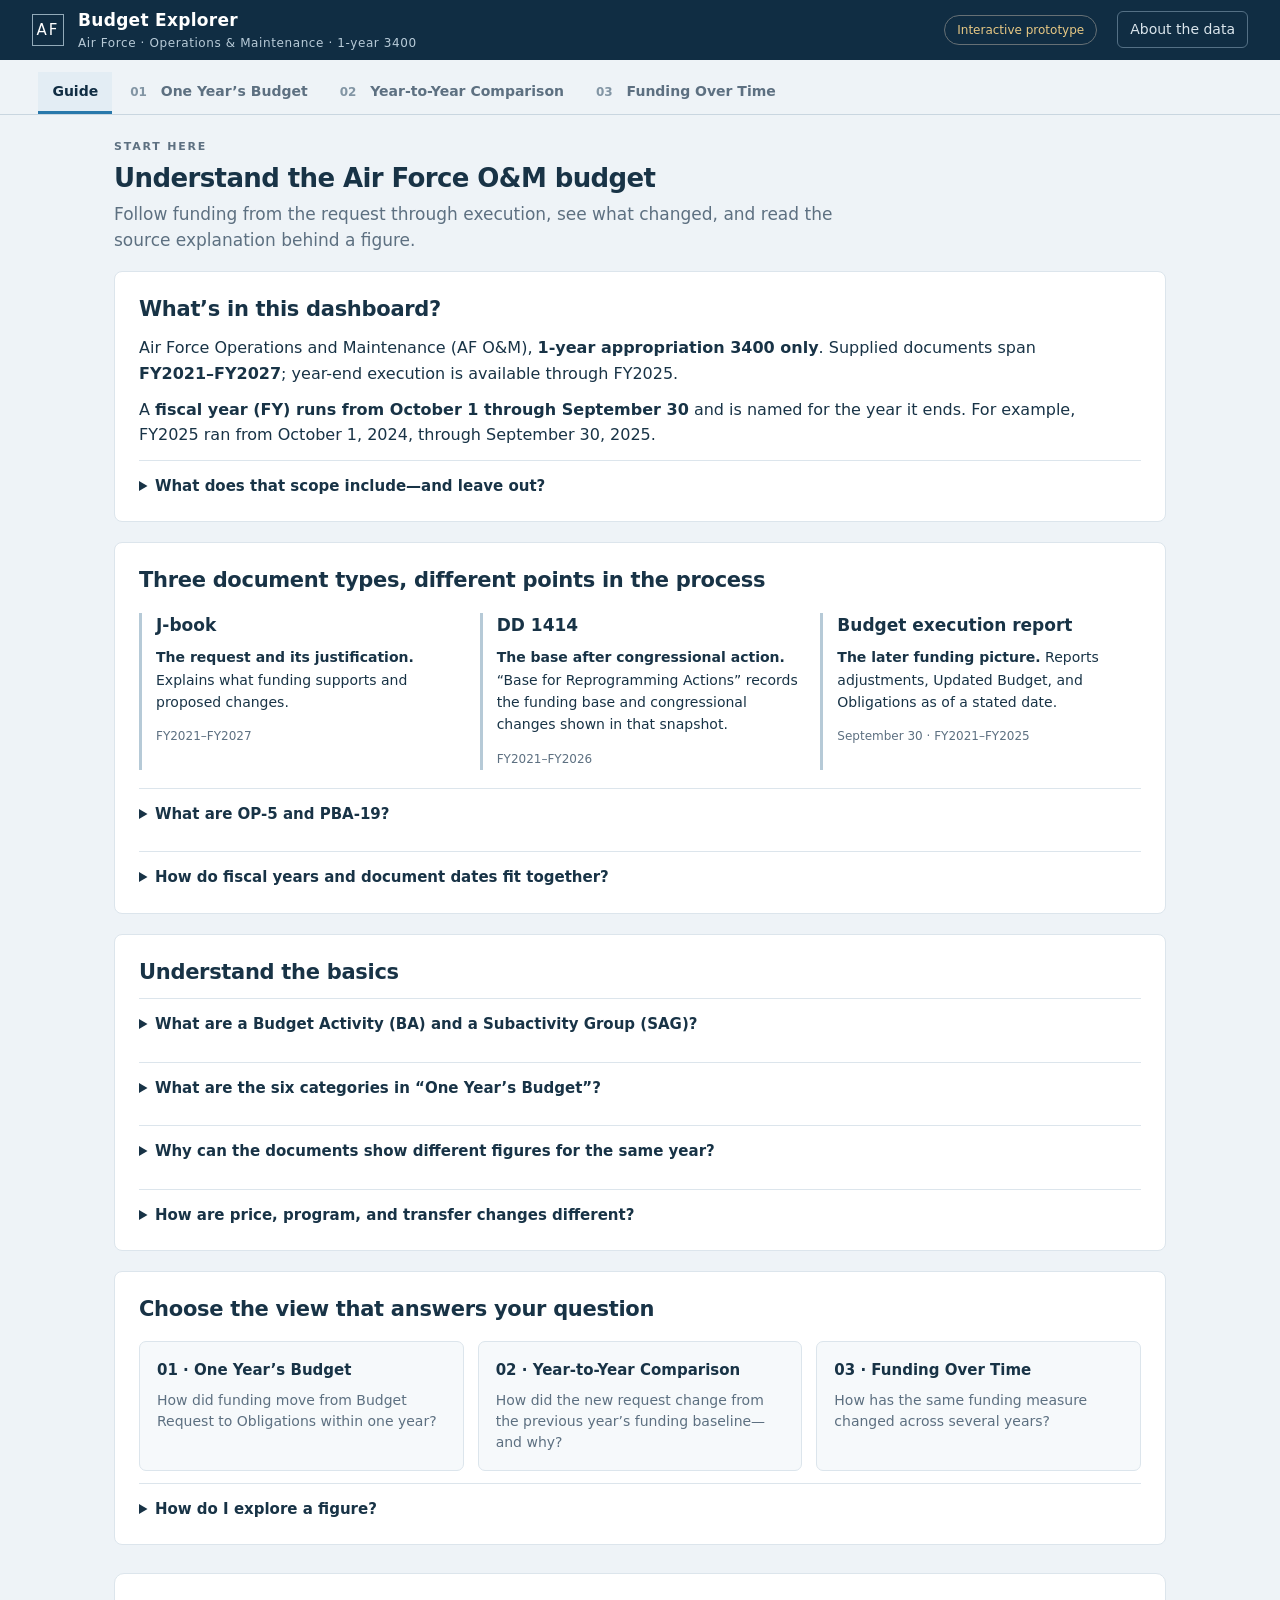
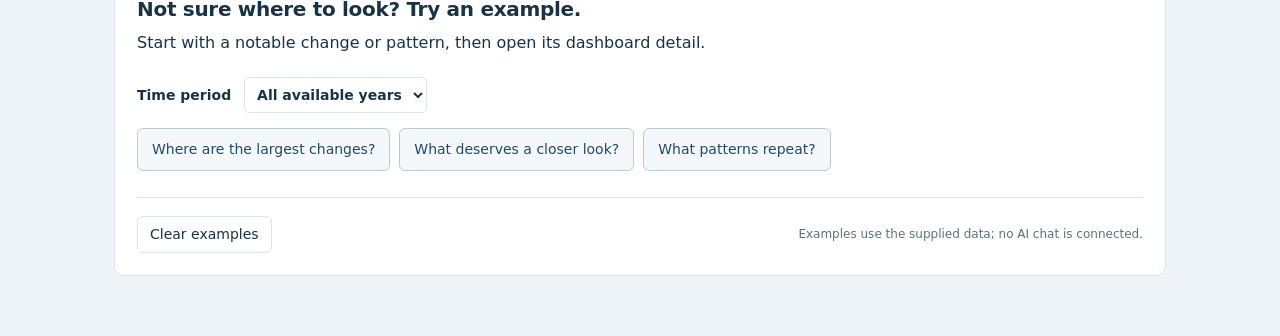
==== commit c6555754: "Explain the J-book sequence and differences between source snapshots" ====
--- a/dashboard/index.html
+++ b/dashboard/index.html
@@ -1,16 +1,24 @@
-<!doctype html><html lang="en"><head><meta charset="utf-8"><meta name="viewport" content="width=device-width,initial-scale=1"><title>Air Force O&M · Budget Explorer</title><link rel="stylesheet" href="style.css"></head><body>
+<!doctype html><html lang="en"><head><meta charset="utf-8"><meta name="viewport" content="width=device-width,initial-scale=1"><title>Air Force O&M · Budget Explorer</title><!-- Google tag (gtag.js) -->
+<script async src="https://www.googletagmanager.com/gtag/js?id=G-42Y7J8HET5"></script>
+<script>
+  window.dataLayer = window.dataLayer || [];
+  function gtag(){dataLayer.push(arguments);}
+  gtag('js', new Date());
+
+  gtag('config', 'G-42Y7J8HET5');
+</script><link rel="stylesheet" href="style.css"></head><body>
 <header><div class="brand"><span class="mark">AF</span><div><strong>Budget Explorer</strong><small>Air Force · Operations &amp; Maintenance · 1-year 3400</small></div></div><div class="header-right"><span class="prototype">Interactive prototype</span><span id="back-to-guide" hidden></span><button id="about" class="quiet">About the data</button></div></header><nav class="primary-tabs" aria-label="Dashboard views"><button data-view="guide">Guide</button><button data-view="single" class="active"><span>01</span> One Year’s Budget</button><button data-view="bridge"><span>02</span> Year-to-Year Comparison</button><button data-view="trend"><span>03</span> Funding Over Time</button></nav>
 <main id="guided-start" class="guided-start">
 <div class="guide-intro"><p class="eyebrow">START HERE</p><h1>Understand the Air Force O&amp;M budget</h1><p>Follow funding from the request through execution, see what changed, and read the source explanation behind a figure.</p></div>
 <section class="guide-orientation" aria-labelledby="scope-heading"><h2 id="scope-heading">What’s in this dashboard?</h2><p>Air Force Operations and Maintenance (AF O&amp;M), <strong>1-year appropriation 3400 only</strong>. Supplied documents span <strong>FY2021–FY2027</strong>; year-end execution is available through FY2025.</p><p>A <strong>fiscal year (FY) runs from October 1 through September 30</strong> and is named for the year it ends. For example, FY2025 ran from October 1, 2024, through September 30, 2025.</p><details class="intro-detail"><summary>What does that scope include—and leave out?</summary><p>O&amp;M supports day-to-day operations, readiness, maintenance, training, and civilian personnel. This is one part of the Air Force budget; it does not include separate military personnel, procurement, or research appropriations.</p><p>“1-year” describes the appropriation’s availability, not the number of years you can compare. Multi-year and X-year funding are excluded. Coverage varies by year and budget area; missing figures are not zero.</p><p>Spending plans and individual contracts are not included. The documents may identify adjustment types without explaining the purpose of every action.</p></details></section>
 <section class="guide-orientation" aria-labelledby="documents-heading"><h2 id="documents-heading">Three document types, different points in the process</h2><div class="document-guide"><article><h3>J-book</h3><p><strong>The request and its justification.</strong> Explains what funding supports and proposed changes.</p><small>FY2021–FY2027</small></article><article><h3>DD 1414</h3><p><strong>The base after congressional action.</strong> “Base for Reprogramming Actions” records the funding base and congressional changes shown in that snapshot.</p><small>FY2021–FY2026</small></article><article><h3>Budget execution report</h3><p><strong>The later funding picture.</strong> Reports adjustments, Updated Budget, and Obligations as of a stated date.</p><small>September 30 · FY2021–FY2025</small></article></div><details class="intro-detail"><summary>What are OP-5 and PBA-19?</summary><p>They are <strong>exhibits within the Budget Justification Book (J-book)</strong>, not separate reports.</p><ul><li><strong>PBA-19:</strong> appropriation and Budget Activity summaries, including price and net program changes.</li><li><strong>OP-5:</strong> Subactivity Group detail—what operations are financed and the reconciliation of proposed increases and decreases.</li></ul><p>The comparison tab uses the summary at AF and BA level and the detailed exhibit at SAG level. Transfers are separated where the detailed source provides them.</p></details><details class="intro-detail"><summary>How do fiscal years and document dates fit together?</summary><p>A J-book’s date tells you when it was prepared. An execution report’s <strong>“as of” date</strong> tells you when its funding snapshot was taken.</p><p>For example, the <strong>FY2025 J-book is dated February 2024</strong>, during FY2024. It compares the <strong>FY2024 estimated budget</strong> with the <strong>FY2025 Budget Request</strong>.</p><p>For FY2024 year-end Obligations, use the budget execution report <strong>as of September 30, 2024</strong>. FY2025 year-end Obligations come from the report <strong>as of September 30, 2025</strong>.</p><div class="date-reference"><table><caption>Dates printed on the supplied J-books</caption><thead><tr><th scope="col">Budget fiscal year</th><th scope="col">J-book date</th></tr></thead><tbody id="jbook-dates"></tbody></table></div></details></section>
-<section class="guide-orientation" aria-labelledby="basics-heading"><h2 id="basics-heading">Understand the basics</h2><details class="intro-detail"><summary>What are a Budget Activity (BA) and a Subactivity Group (SAG)?</summary><p>Start with <strong>AF O&amp;M overall</strong>, choose a <strong>BA</strong> for a broad mission grouping, then a <strong>SAG</strong> for a specific activity within it.</p><ul><li><strong>BA 01:</strong> Operating Forces</li><li><strong>BA 02:</strong> Mobilization</li><li><strong>BA 03:</strong> Training and Recruiting</li><li><strong>BA 04:</strong> Administration and Servicewide Activities</li></ul><p>For example, BA 03 includes <strong>SAG 032A Specialized Skill Training</strong> and <strong>SAG 032B Flight Training</strong>. The SAG dropdown shows only the selected BA’s activities. Use the breadcrumbs to return to the BA or AF overall.</p></details><details class="intro-detail"><summary>What are the six budget categories?</summary><dl class="guide-terms"><dt>Budget Request</dt><dd>Funding requested for the fiscal year.</dd><dt>Congressional Action</dt><dd>The change between Budget Request and Enacted funding.</dd><dt>Enacted</dt><dd>Funding provided through enacted appropriations, within the source’s scope.</dd><dt>Reprogramming / Adjustments</dt><dd>The changes from Enacted funding to Updated Budget.</dd><dt>Updated Budget</dt><dd>The funding position after the reported adjustments; execution reports may call it “Net.”</dd><dt>Obligations</dt><dd>Legal commitments of funds—not cash payments or outlays.</dd></dl><p>Budget Request, Enacted, and Updated Budget are funding positions. Congressional Action and Reprogramming / Adjustments are changes between positions. A calculated change alone does not identify an individual action.</p></details><details class="intro-detail"><summary>Why can the documents show different figures for the same year?</summary><p>They can reflect different dates, funding scope, or classifications. A later report may include enacted funding or adjustments that an earlier J-book could not yet show.</p><p>The FY2025 J-book uses an <strong>FY2024 estimate</strong> because full-year enactment was not available when it was prepared. That estimate is kept separate from final FY2024 Enacted funding.</p><p>The dashboard preserves each source’s snapshot and flags unresolved differences. Equal and opposite discrepancies do not, by themselves, prove that a transfer occurred.</p></details><details class="intro-detail"><summary>How are price, program, and transfer changes different?</summary><p><strong>Price</strong> reflects cost factors, such as inflation and pay rates. <strong>Program changes</strong> reflect changes in requirements or activities; they can include the removal of one-time funding. <strong>Transfers</strong> move funding between activities or accounts.</p><p>A program decrease is not automatically a recurring cut, and a transfer is not automatically a change in the overall Air Force budget.</p></details></section>
+<section class="guide-orientation" aria-labelledby="basics-heading"><h2 id="basics-heading">Understand the basics</h2><details class="intro-detail"><summary>What are a Budget Activity (BA) and a Subactivity Group (SAG)?</summary><p>Start with <strong>AF O&amp;M overall</strong>, choose a <strong>BA</strong> for a broad mission grouping, then a <strong>SAG</strong> for a specific activity within it.</p><ul><li><strong>BA 01:</strong> Operating Forces</li><li><strong>BA 02:</strong> Mobilization</li><li><strong>BA 03:</strong> Training and Recruiting</li><li><strong>BA 04:</strong> Administration and Servicewide Activities</li></ul><p>For example, BA 03 includes <strong>SAG 032A Specialized Skill Training</strong> and <strong>SAG 032B Flight Training</strong>. The SAG dropdown shows only the selected BA’s activities. Use the breadcrumbs to return to the BA or AF overall.</p></details><details class="intro-detail"><summary>What are the six categories in “One Year’s Budget”?</summary><dl class="guide-terms"><dt>Budget Request</dt><dd>Funding requested for the fiscal year.</dd><dt>Congressional Action</dt><dd>The change between Budget Request and Enacted funding.</dd><dt>Enacted</dt><dd>Funding provided through enacted appropriations, within the source’s scope.</dd><dt>Reprogramming / Adjustments</dt><dd>The changes from Enacted funding to Updated Budget.</dd><dt>Updated Budget</dt><dd>The funding position after the reported adjustments; execution reports may call it “Net.”</dd><dt>Obligations</dt><dd>Legal commitments of funds—not cash payments or outlays.</dd></dl><p>Budget Request, Enacted, and Updated Budget are funding positions. Congressional Action and Reprogramming / Adjustments are changes between positions. A calculated change alone does not identify an individual action.</p></details><details class="intro-detail"><summary>Why can the documents show different figures for the same year?</summary><p>Each view follows its source document. Similar labels do not guarantee identical amounts: documents can reflect different dates, funding scope, or classifications. A later report may include enacted funding or adjustments that an earlier J-book could not yet show.</p><p>The FY2025 J-book uses an <strong>FY2024 estimate</strong> because full-year enactment was not available when it was prepared. That estimate is kept separate from final FY2024 Enacted funding.</p><p><strong>One Year’s Budget</strong> uses Enacted plus Reprogramming / Adjustments to reach Updated Budget (called “Net” in execution reports), as of the selected report’s date. <strong>Year-to-Year Comparison</strong> follows the later-year J-book’s terminology and reconciliation. Its “Appropriated” starting position and normalized comparison baseline may differ from Enacted and Updated Budget in the execution report. Baseline adjustments include only what the J-book reflects at preparation, not necessarily all adjustments during the year.</p><p>The dashboard preserves each source’s snapshot and flags unresolved differences. Equal and opposite discrepancies do not, by themselves, prove that a transfer occurred.</p></details><details class="intro-detail"><summary>How are price, program, and transfer changes different?</summary><p><strong>Price</strong> reflects cost factors, such as inflation and pay rates. <strong>Program changes</strong> reflect changes in requirements or activities; they can include the removal of one-time funding. <strong>Transfers</strong> move funding between activities or accounts.</p><p>A program decrease is not automatically a recurring cut, and a transfer is not automatically a change in the overall Air Force budget.</p></details></section>
 <section class="guide-orientation" aria-labelledby="views-heading"><h2 id="views-heading">Choose the view that answers your question</h2><div class="view-guide"><a href="#dashboard?view=single"><strong>01 · One Year’s Budget</strong><span>How did funding move from Budget Request to Obligations within one year?</span></a><a href="#dashboard?view=bridge"><strong>02 · Year-to-Year Comparison</strong><span>How did the new request change from the previous year’s funding baseline—and why?</span></a><a href="#dashboard?view=trend"><strong>03 · Funding Over Time</strong><span>How has the same funding measure changed across several years?</span></a></div><details class="intro-detail"><summary>How do I explore a figure?</summary><p>Select a graph bar. <strong>Behind the Numbers</strong> reports what the documents say; expand it for supporting detail. <strong>Analyst Notes</strong> highlights patterns or discrepancies worth reviewing.</p><p><strong>Back to summary</strong> clears the bar selection without resetting your filters. The information button explains each view’s reporting basis, and Sources links to the original documents.</p></details></section>
 <section class="guide-conversation" aria-labelledby="examples-heading"><div id="guide-welcome" class="guide-reply"><h2 id="examples-heading">Not sure where to look? Try an example.</h2><p>Start with a notable change or pattern, then open its dashboard detail.</p></div><p id="guide-status" role="status">Loading budget data…</p><fieldset id="guide-controls" disabled><legend class="sr-only">Choose an example and optional time period</legend><div class="guide-toolbar"><label>Time period <select id="guide-year"><option value="all" selected>All available years</option><option value="2021">FY2021</option><option value="2022">FY2022</option><option value="2023">FY2023</option><option value="2024">FY2024</option><option value="2025">FY2025</option><option value="2026">FY2026</option><option value="2027">FY2027</option></select></label></div><div class="guide-options"><button data-guide-topic="changes">Where are the largest changes?</button><button data-guide-topic="attention">What deserves a closer look?</button><button data-guide-topic="patterns">What patterns repeat?</button></div></fieldset><div id="guide-thread" aria-live="polite" aria-relevant="additions"></div><div class="guide-bottom"><button id="guide-reset" class="quiet">Clear examples</button><span>Examples use the supplied data; no AI chat is connected.</span></div></section></main>
 <main id="dashboard" hidden><div class="pageheading"><div><p class="eyebrow">ANNUAL APPROPRIATION 3400 ONLY</p><h1>Follow the funding.</h1><p class="subtle">Air Force Operations and Maintenance (AF O&M) · 1-year funding only.</p></div><div class="scope-note">Independent educational tool<br><span>FY2021–FY2027 source coverage</span></div></div>
 
 <section class="filters" aria-label="Budget filters"><div class="budget-drill"><label>Budget Activity<select id="ba"></select></label><label id="sag-filter" hidden>Subactivity Group<select id="entity"></select></label></div><div id="year-controls"></div><label>Display units<select id="units"><option value="1000">Millions ($M)</option><option value="1">Thousands ($K)</option></select></label></section>
-<div id="scope-path" class="scope-path" aria-label="Budget level"></div><div id="notice" class="notice" hidden></div>
+<p class="footnote">Each tab remembers your settings for this session. <button id="clear-view-settings" class="quiet" type="button">Clear saved settings</button></p><div id="scope-path" class="scope-path" aria-label="Budget level"></div><div id="notice" class="notice" hidden></div>
 <div class="work-grid"><div class="main-panel"><section class="card chart-card" id="funding-graph"><div class="section-top"><div><p class="eyebrow" id="view-kicker"></p><h2 id="chart-title"></h2><p class="subtle" id="chart-subtitle"></p></div><div class="chart-actions"><button id="category-help" class="info-button" aria-label="Information about the six budget categories" title="The six budget categories"><span aria-hidden="true">i</span></button><span class="unit-tag" id="unit-tag"></span><button id="download" class="quiet">CSV</button></div></div><div id="stats" class="stats"></div><div id="legend" class="legend"></div><div id="chart" class="chart"></div><div class="chart-navigation"><span>Select a bar to read its source detail below.</span><button id="show-overview" class="quiet" hidden>Back to summary</button></div><span id="selection" hidden></span></section>
 <section class="card narrative-card" id="behind-numbers"><div class="section-top fixed-heading"><div><p class="eyebrow">SOURCE REPORTING</p><h2>Behind the Numbers</h2></div></div><div class="narrative-scroll" tabindex="0" role="region" aria-label="Behind the Numbers explanation"><h3 id="narrative-title">What changed, and why</h3><div id="narrative" aria-live="polite"></div><div id="drivers"></div><details><summary>Sources</summary><div id="references"></div><p id="table-note" class="footnote"></p></details></div></section><section class="card insights-panel" aria-labelledby="insights-title"><div class="section-top"><div><p class="eyebrow">ANALYST REVIEW</p><h2 id="insights-title">Analyst Notes</h2></div></div><div class="attention-scroll" tabindex="0" role="region" aria-label="Analyst findings"><div id="insights"></div><div id="movers-list" hidden></div><span id="movers-label" hidden></span></div></section></div>
 </div>
@@ -23,5 +31,14 @@
 <dt>4. Reprogramming / Adjustments</dt><dd>The changes between Enacted funding and the Updated Budget. These can include reprogramming, transfers, supplementals, rescissions, and other adjustments, depending on the source. A calculated net change does not establish an individual action or its cause.</dd>
 <dt>5. Updated Budget</dt><dd>The funding position after the adjustments reflected in the selected report. Execution reports may label this “Net.”</dd>
 <dt>6. Obligations</dt><dd>Legal commitments of funds, such as orders or contracts. They show execution of budget authority, not cash payments or outlays.</dd></dl><p class="footnote">Budget Request, Enacted, and Updated Budget are funding positions. Congressional Action and Reprogramming / Adjustments are changes between positions. Obligation rate = Obligations ÷ Updated Budget × 100.</p></dialog>
-<dialog id="comparison-guide" aria-labelledby="comparison-guide-title"><button id="close-comparison-guide" class="quiet">Close</button><h2 id="comparison-guide-title">About the year-to-year comparison</h2><p>This comparison uses the later fiscal year’s <strong>Budget Justification Book (J-book)</strong> to explain the change from its prior-year funding baseline to the new <strong>Budget Request</strong>. That baseline is the position used when the book was prepared; it may differ from a later year-end execution report. In the FY2025 book, FY2024 is an estimate.</p><dl class="category-list"><dt>Price changes</dt><dd>Changes in cost factors, such as inflation or pay rates, for the activities being funded.</dd><dt>Program changes</dt><dd>Changes in activities, workload, force structure, or other requirements. They can also include the removal of one-time funding, so a decrease does not automatically mean a cut to a recurring program.</dd><dt>Transfers</dt><dd>Funding moved between activities or accounts. The detailed Subactivity Group (SAG) reconciliation shows transfers separately when the source does.</dd></dl><p>Within the J-book, PBA-19 is the appropriation and Budget Activity summary. OP-5 is the Subactivity Group detail exhibit. The summary reports price and net program changes; the detailed exhibit separates transfers where available.</p></dialog>
+<dialog id="comparison-guide" aria-labelledby="comparison-guide-title"><button id="close-comparison-guide" class="quiet">Close</button><h2 id="comparison-guide-title">Follow the J-book, step by step</h2><p>This tab walks the later-year <strong>Budget Justification Book (J-book)</strong>, preserving its terminology and funding snapshot. It explains how that book moves from the prior year to the new Budget Request.</p><dl class="category-list">
+<dt>1. Prior-year appropriated funding</dt><dd>The starting position labeled “Appropriated” in the detailed J-book exhibit. It relates to enacted funding, but may not include the same funding as <strong>Enacted</strong> in One Year’s Budget. Check the source date, scope, and classification. The FY2025 J-book instead uses an FY2024 estimate.</dd>
+<dt>2. Baseline adjustments</dt><dd>Changes reflected in the J-book before next-year changes are applied. Adding them to the starting position produces the book’s <strong>normalized comparison baseline</strong> (a source may call it “Normalized Current Estimate”). This is the prior-year position used for comparison, not an inflation-adjusted amount. It is not automatically the execution report’s <strong>Updated Budget (“Net”)</strong>: later adjustments may not yet be included. Select the bar for documented components.</dd>
+<dt>3. Price changes</dt><dd>Changes in cost factors, such as inflation and pay rates, applied separately from program changes.</dd>
+<dt>4. Transfers</dt><dd>Funding moved between activities or accounts, shown separately when the detailed source provides it. A transfer is not automatically a change in the overall Air Force budget.</dd>
+<dt>5. Program increases</dt><dd>Increases for requirements or activities explained in the J-book. Select the bar for documented drivers.</dd>
+<dt>6. Program decreases</dt><dd>Decreases explained in the J-book, including any removal of temporary or one-time funding. They do not automatically represent cuts to the recurring program.</dd>
+<dt>7. New-year Budget Request</dt><dd>The resulting funding request after the documented changes in this book.</dd></dl>
+<p><strong>Reading other levels:</strong> At Air Force and Budget Activity level, PBA-19 reports a source baseline, price changes, and net program changes; it does not separately identify every step above. SAG-level OP-5 provides the detailed walk where available. Any displayed source-rounding difference is not a funding action.</p><p><strong>Comparing tabs:</strong> Match the fiscal year, funding scope, document, and reporting date before comparing amounts. A label translation alone does not reconcile a difference. Behind the Numbers explains documented relationships; unexplained differences remain identified as such.</p></dialog>
 <dialog id="trend-guide" aria-labelledby="trend-guide-title"><button id="close-trend-guide" class="quiet">Close</button><h2 id="trend-guide-title">About Funding Over Time</h2><p>Compare the same funding measure across selected years. Budget shows three positions: Budget Request, Enacted, and Updated Budget.</p><dl class="about-documents"><dt>Reporting basis</dt><dd>Each figure retains its source and reporting date. J-books describe requests; DD 1414 reports the funding base after congressional action; execution reports show later adjustments and Obligations.</dd><dt>Available years</dt><dd>Requests extend through FY2027; year-end execution through FY2025. Missing figures are not zero. Obligations are shown as of September 30.</dd><dt>Comparing dollars</dt><dd>Amounts are nominal dollars—no inflation adjustment. FY2021 includes base and Overseas Contingency Operations (OCO) funding; former OCO costs are incorporated into base in later years. Separately reported mandatory funding is excluded.</dd><dt>Reading changes</dt><dd>Net changes do not identify individual actions or their causes. Select a bar for its source detail.</dd></dl></dialog><script src="reporting.js"></script><script src="insights.js"></script><script src="app.js"></script><script src="guide.js"></script></body></html>
+
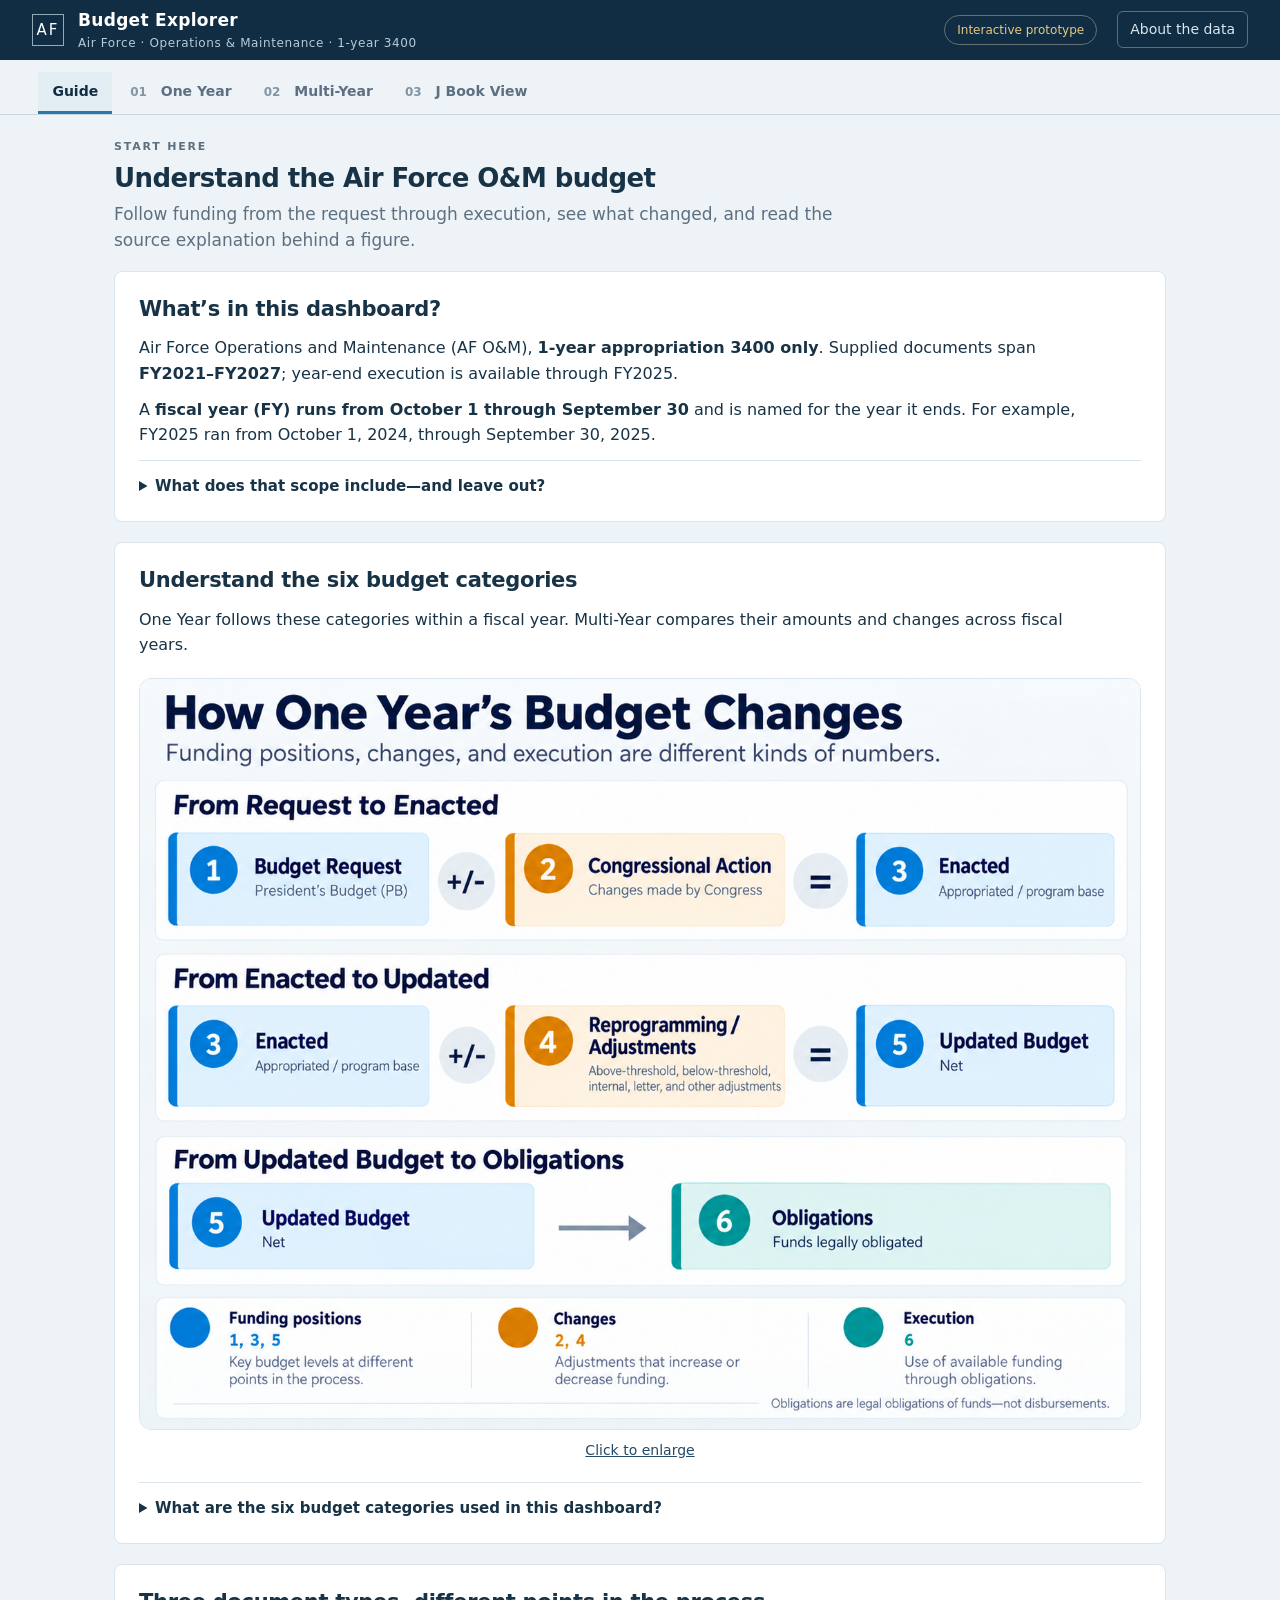
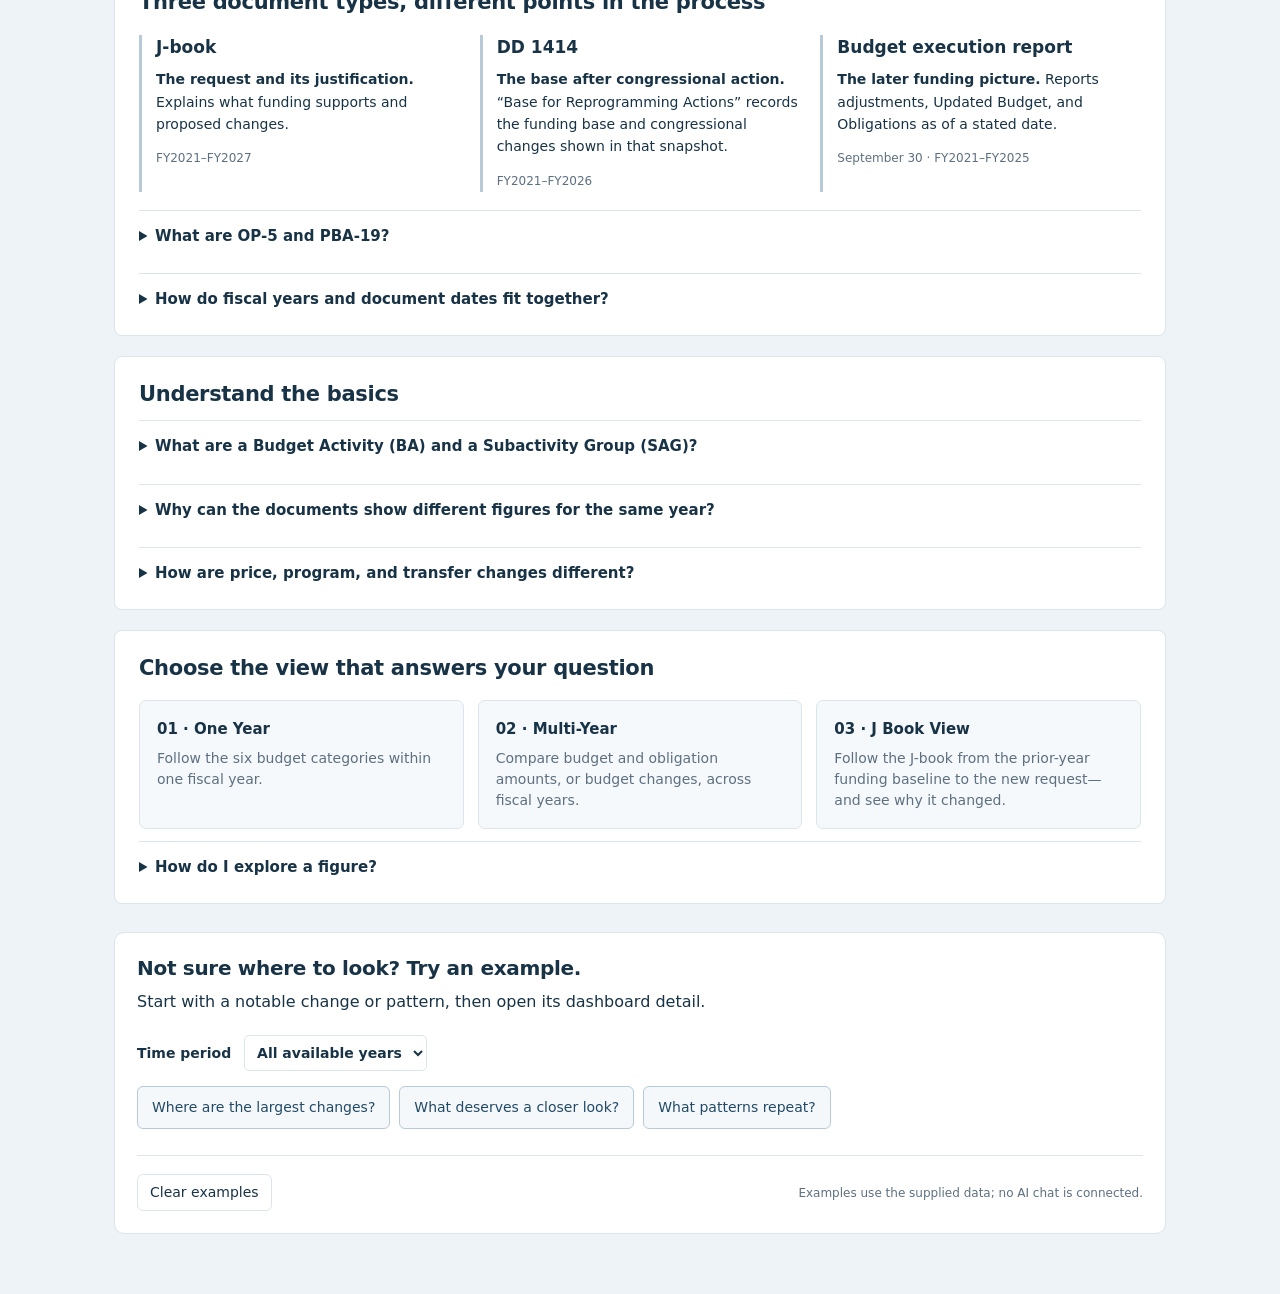
==== commit 5e04ad53: "Reorder dashboard views and add visual budget guide" ====
--- a/dashboard/index.html
+++ b/dashboard/index.html
@@ -6,14 +6,15 @@
   gtag('js', new Date());
 
   gtag('config', 'G-42Y7J8HET5');
-</script><link rel="stylesheet" href="style.css"></head><body>
-<header><div class="brand"><span class="mark">AF</span><div><strong>Budget Explorer</strong><small>Air Force · Operations &amp; Maintenance · 1-year 3400</small></div></div><div class="header-right"><span class="prototype">Interactive prototype</span><span id="back-to-guide" hidden></span><button id="about" class="quiet">About the data</button></div></header><nav class="primary-tabs" aria-label="Dashboard views"><button data-view="guide">Guide</button><button data-view="single" class="active"><span>01</span> One Year’s Budget</button><button data-view="bridge"><span>02</span> Year-to-Year Comparison</button><button data-view="trend"><span>03</span> Funding Over Time</button></nav>
+</script><link rel="stylesheet" href="style.css"><link rel="stylesheet" href="guide-graphic.css?v=20261012b"></head><body>
+<header><div class="brand"><span class="mark">AF</span><div><strong>Budget Explorer</strong><small>Air Force · Operations &amp; Maintenance · 1-year 3400</small></div></div><div class="header-right"><span class="prototype">Interactive prototype</span><span id="back-to-guide" hidden></span><button id="about" class="quiet">About the data</button></div></header><nav class="primary-tabs" aria-label="Dashboard views"><button data-view="guide">Guide</button><button data-view="single" class="active"><span>01</span> One Year</button><button data-view="trend"><span>02</span> Multi-Year</button><button data-view="bridge"><span>03</span> J Book View</button></nav>
 <main id="guided-start" class="guided-start">
 <div class="guide-intro"><p class="eyebrow">START HERE</p><h1>Understand the Air Force O&amp;M budget</h1><p>Follow funding from the request through execution, see what changed, and read the source explanation behind a figure.</p></div>
 <section class="guide-orientation" aria-labelledby="scope-heading"><h2 id="scope-heading">What’s in this dashboard?</h2><p>Air Force Operations and Maintenance (AF O&amp;M), <strong>1-year appropriation 3400 only</strong>. Supplied documents span <strong>FY2021–FY2027</strong>; year-end execution is available through FY2025.</p><p>A <strong>fiscal year (FY) runs from October 1 through September 30</strong> and is named for the year it ends. For example, FY2025 ran from October 1, 2024, through September 30, 2025.</p><details class="intro-detail"><summary>What does that scope include—and leave out?</summary><p>O&amp;M supports day-to-day operations, readiness, maintenance, training, and civilian personnel. This is one part of the Air Force budget; it does not include separate military personnel, procurement, or research appropriations.</p><p>“1-year” describes the appropriation’s availability, not the number of years you can compare. Multi-year and X-year funding are excluded. Coverage varies by year and budget area; missing figures are not zero.</p><p>Spending plans and individual contracts are not included. The documents may identify adjustment types without explaining the purpose of every action.</p></details></section>
-<section class="guide-orientation" aria-labelledby="documents-heading"><h2 id="documents-heading">Three document types, different points in the process</h2><div class="document-guide"><article><h3>J-book</h3><p><strong>The request and its justification.</strong> Explains what funding supports and proposed changes.</p><small>FY2021–FY2027</small></article><article><h3>DD 1414</h3><p><strong>The base after congressional action.</strong> “Base for Reprogramming Actions” records the funding base and congressional changes shown in that snapshot.</p><small>FY2021–FY2026</small></article><article><h3>Budget execution report</h3><p><strong>The later funding picture.</strong> Reports adjustments, Updated Budget, and Obligations as of a stated date.</p><small>September 30 · FY2021–FY2025</small></article></div><details class="intro-detail"><summary>What are OP-5 and PBA-19?</summary><p>They are <strong>exhibits within the Budget Justification Book (J-book)</strong>, not separate reports.</p><ul><li><strong>PBA-19:</strong> appropriation and Budget Activity summaries, including price and net program changes.</li><li><strong>OP-5:</strong> Subactivity Group detail—what operations are financed and the reconciliation of proposed increases and decreases.</li></ul><p>The comparison tab uses the summary at AF and BA level and the detailed exhibit at SAG level. Transfers are separated where the detailed source provides them.</p></details><details class="intro-detail"><summary>How do fiscal years and document dates fit together?</summary><p>A J-book’s date tells you when it was prepared. An execution report’s <strong>“as of” date</strong> tells you when its funding snapshot was taken.</p><p>For example, the <strong>FY2025 J-book is dated February 2024</strong>, during FY2024. It compares the <strong>FY2024 estimated budget</strong> with the <strong>FY2025 Budget Request</strong>.</p><p>For FY2024 year-end Obligations, use the budget execution report <strong>as of September 30, 2024</strong>. FY2025 year-end Obligations come from the report <strong>as of September 30, 2025</strong>.</p><div class="date-reference"><table><caption>Dates printed on the supplied J-books</caption><thead><tr><th scope="col">Budget fiscal year</th><th scope="col">J-book date</th></tr></thead><tbody id="jbook-dates"></tbody></table></div></details></section>
-<section class="guide-orientation" aria-labelledby="basics-heading"><h2 id="basics-heading">Understand the basics</h2><details class="intro-detail"><summary>What are a Budget Activity (BA) and a Subactivity Group (SAG)?</summary><p>Start with <strong>AF O&amp;M overall</strong>, choose a <strong>BA</strong> for a broad mission grouping, then a <strong>SAG</strong> for a specific activity within it.</p><ul><li><strong>BA 01:</strong> Operating Forces</li><li><strong>BA 02:</strong> Mobilization</li><li><strong>BA 03:</strong> Training and Recruiting</li><li><strong>BA 04:</strong> Administration and Servicewide Activities</li></ul><p>For example, BA 03 includes <strong>SAG 032A Specialized Skill Training</strong> and <strong>SAG 032B Flight Training</strong>. The SAG dropdown shows only the selected BA’s activities. Use the breadcrumbs to return to the BA or AF overall.</p></details><details class="intro-detail"><summary>What are the six categories in “One Year’s Budget”?</summary><dl class="guide-terms"><dt>Budget Request</dt><dd>Funding requested for the fiscal year.</dd><dt>Congressional Action</dt><dd>The change between Budget Request and Enacted funding.</dd><dt>Enacted</dt><dd>Funding provided through enacted appropriations, within the source’s scope.</dd><dt>Reprogramming / Adjustments</dt><dd>The changes from Enacted funding to Updated Budget.</dd><dt>Updated Budget</dt><dd>The funding position after the reported adjustments; execution reports may call it “Net.”</dd><dt>Obligations</dt><dd>Legal commitments of funds—not cash payments or outlays.</dd></dl><p>Budget Request, Enacted, and Updated Budget are funding positions. Congressional Action and Reprogramming / Adjustments are changes between positions. A calculated change alone does not identify an individual action.</p></details><details class="intro-detail"><summary>Why can the documents show different figures for the same year?</summary><p>Each view follows its source document. Similar labels do not guarantee identical amounts: documents can reflect different dates, funding scope, or classifications. A later report may include enacted funding or adjustments that an earlier J-book could not yet show.</p><p>The FY2025 J-book uses an <strong>FY2024 estimate</strong> because full-year enactment was not available when it was prepared. That estimate is kept separate from final FY2024 Enacted funding.</p><p><strong>One Year’s Budget</strong> uses Enacted plus Reprogramming / Adjustments to reach Updated Budget (called “Net” in execution reports), as of the selected report’s date. <strong>Year-to-Year Comparison</strong> follows the later-year J-book’s terminology and reconciliation. Its “Appropriated” starting position and normalized comparison baseline may differ from Enacted and Updated Budget in the execution report. Baseline adjustments include only what the J-book reflects at preparation, not necessarily all adjustments during the year.</p><p>The dashboard preserves each source’s snapshot and flags unresolved differences. Equal and opposite discrepancies do not, by themselves, prove that a transfer occurred.</p></details><details class="intro-detail"><summary>How are price, program, and transfer changes different?</summary><p><strong>Price</strong> reflects cost factors, such as inflation and pay rates. <strong>Program changes</strong> reflect changes in requirements or activities; they can include the removal of one-time funding. <strong>Transfers</strong> move funding between activities or accounts.</p><p>A program decrease is not automatically a recurring cut, and a transfer is not automatically a change in the overall Air Force budget.</p></details></section>
-<section class="guide-orientation" aria-labelledby="views-heading"><h2 id="views-heading">Choose the view that answers your question</h2><div class="view-guide"><a href="#dashboard?view=single"><strong>01 · One Year’s Budget</strong><span>How did funding move from Budget Request to Obligations within one year?</span></a><a href="#dashboard?view=bridge"><strong>02 · Year-to-Year Comparison</strong><span>How did the new request change from the previous year’s funding baseline—and why?</span></a><a href="#dashboard?view=trend"><strong>03 · Funding Over Time</strong><span>How has the same funding measure changed across several years?</span></a></div><details class="intro-detail"><summary>How do I explore a figure?</summary><p>Select a graph bar. <strong>Behind the Numbers</strong> reports what the documents say; expand it for supporting detail. <strong>Analyst Notes</strong> highlights patterns or discrepancies worth reviewing.</p><p><strong>Back to summary</strong> clears the bar selection without resetting your filters. The information button explains each view’s reporting basis, and Sources links to the original documents.</p></details></section>
+<section class="guide-orientation" aria-labelledby="budget-flow-heading"><h2 id="budget-flow-heading">Understand the six budget categories</h2><p>One Year follows these categories within a fiscal year. Multi-Year compares their amounts and changes across fiscal years.</p><a class="budget-flow-preview" href="budget-flow.png" target="_blank" rel="noopener" aria-label="Enlarge the six budget categories graphic"><img src="budget-flow.png" width="1448" height="1086" alt="How One Year’s Budget Changes: Budget Request plus or minus Congressional Action equals Enacted. Enacted plus or minus Reprogramming / Adjustments equals Updated Budget. Obligations show execution of available funding. Funding positions are categories 1, 3, and 5; changes are 2 and 4; execution is 6."><span>Click to enlarge</span></a><details class="intro-detail"><summary>What are the six budget categories used in this dashboard?</summary><dl class="guide-terms"><dt>Budget Request</dt><dd>Funding requested for the fiscal year.</dd><dt>Congressional Action</dt><dd>The change between Budget Request and Enacted funding.</dd><dt>Enacted</dt><dd>Funding provided through enacted appropriations, within the source’s scope.</dd><dt>Reprogramming / Adjustments</dt><dd>The changes from Enacted funding to Updated Budget.</dd><dt>Updated Budget</dt><dd>The funding position after the reported adjustments; execution reports may call it “Net.”</dd><dt>Obligations</dt><dd>Legal commitments of funds—not cash payments or outlays.</dd></dl><p>Budget Request, Enacted, and Updated Budget are funding positions. Congressional Action and Reprogramming / Adjustments are changes between positions. A calculated change alone does not identify an individual action.</p></details></section>
+<section class="guide-orientation" aria-labelledby="documents-heading"><h2 id="documents-heading">Three document types, different points in the process</h2><div class="document-guide"><article><h3>J-book</h3><p><strong>The request and its justification.</strong> Explains what funding supports and proposed changes.</p><small>FY2021–FY2027</small></article><article><h3>DD 1414</h3><p><strong>The base after congressional action.</strong> “Base for Reprogramming Actions” records the funding base and congressional changes shown in that snapshot.</p><small>FY2021–FY2026</small></article><article><h3>Budget execution report</h3><p><strong>The later funding picture.</strong> Reports adjustments, Updated Budget, and Obligations as of a stated date.</p><small>September 30 · FY2021–FY2025</small></article></div><details class="intro-detail"><summary>What are OP-5 and PBA-19?</summary><p>They are <strong>exhibits within the Budget Justification Book (J-book)</strong>, not separate reports.</p><ul><li><strong>PBA-19:</strong> appropriation and Budget Activity summaries, including price and net program changes.</li><li><strong>OP-5:</strong> Subactivity Group detail—what operations are financed and the reconciliation of proposed increases and decreases.</li></ul><p>J Book View uses the summary at AF and BA level and the detailed exhibit at SAG level. Transfers are separated where the detailed source provides them.</p></details><details class="intro-detail"><summary>How do fiscal years and document dates fit together?</summary><p>A J-book’s date tells you when it was prepared. An execution report’s <strong>“as of” date</strong> tells you when its funding snapshot was taken.</p><p>For example, the <strong>FY2025 J-book is dated February 2024</strong>, during FY2024. It compares the <strong>FY2024 estimated budget</strong> with the <strong>FY2025 Budget Request</strong>.</p><p>For FY2024 year-end Obligations, use the budget execution report <strong>as of September 30, 2024</strong>. FY2025 year-end Obligations come from the report <strong>as of September 30, 2025</strong>.</p><div class="date-reference"><table><caption>Dates printed on the supplied J-books</caption><thead><tr><th scope="col">Budget fiscal year</th><th scope="col">J-book date</th></tr></thead><tbody id="jbook-dates"></tbody></table></div></details></section>
+<section class="guide-orientation" aria-labelledby="basics-heading"><h2 id="basics-heading">Understand the basics</h2><details class="intro-detail"><summary>What are a Budget Activity (BA) and a Subactivity Group (SAG)?</summary><p>Start with <strong>AF O&amp;M overall</strong>, choose a <strong>BA</strong> for a broad mission grouping, then a <strong>SAG</strong> for a specific activity within it.</p><ul><li><strong>BA 01:</strong> Operating Forces</li><li><strong>BA 02:</strong> Mobilization</li><li><strong>BA 03:</strong> Training and Recruiting</li><li><strong>BA 04:</strong> Administration and Servicewide Activities</li></ul><p>For example, BA 03 includes <strong>SAG 032A Specialized Skill Training</strong> and <strong>SAG 032B Flight Training</strong>. The SAG dropdown shows only the selected BA’s activities. Use the breadcrumbs to return to the BA or AF overall.</p></details><details class="intro-detail"><summary>Why can the documents show different figures for the same year?</summary><p>Each view follows its source document. Similar labels do not guarantee identical amounts: documents can reflect different dates, funding scope, or classifications. A later report may include enacted funding or adjustments that an earlier J-book could not yet show.</p><p>The FY2025 J-book uses an <strong>FY2024 estimate</strong> because full-year enactment was not available when it was prepared. That estimate is kept separate from final FY2024 Enacted funding.</p><p><strong>One Year</strong> uses Enacted plus Reprogramming / Adjustments to reach Updated Budget (called “Net” in execution reports), as of the selected report’s date. <strong>J Book View</strong> follows the later-year J-book’s terminology and reconciliation. Its “Appropriated” starting position and normalized comparison baseline may differ from Enacted and Updated Budget in the execution report. Baseline adjustments include only what the J-book reflects at preparation, not necessarily all adjustments during the year.</p><p>The dashboard preserves each source’s snapshot and flags unresolved differences. Equal and opposite discrepancies do not, by themselves, prove that a transfer occurred.</p></details><details class="intro-detail"><summary>How are price, program, and transfer changes different?</summary><p><strong>Price</strong> reflects cost factors, such as inflation and pay rates. <strong>Program changes</strong> reflect changes in requirements or activities; they can include the removal of one-time funding. <strong>Transfers</strong> move funding between activities or accounts.</p><p>A program decrease is not automatically a recurring cut, and a transfer is not automatically a change in the overall Air Force budget.</p></details></section>
+<section class="guide-orientation" aria-labelledby="views-heading"><h2 id="views-heading">Choose the view that answers your question</h2><div class="view-guide"><a href="#dashboard?view=single"><strong>01 · One Year</strong><span>Follow the six budget categories within one fiscal year.</span></a><a href="#dashboard?view=trend"><strong>02 · Multi-Year</strong><span>Compare budget and obligation amounts, or budget changes, across fiscal years.</span></a><a href="#dashboard?view=bridge"><strong>03 · J Book View</strong><span>Follow the J-book from the prior-year funding baseline to the new request—and see why it changed.</span></a></div><details class="intro-detail"><summary>How do I explore a figure?</summary><p>Select a graph bar. <strong>Behind the Numbers</strong> reports what the documents say; expand it for supporting detail. <strong>Analyst Notes</strong> highlights patterns or discrepancies worth reviewing.</p><p><strong>Back to summary</strong> clears the bar selection without resetting your filters. The information button explains each view’s reporting basis, and Sources links to the original documents.</p></details></section>
 <section class="guide-conversation" aria-labelledby="examples-heading"><div id="guide-welcome" class="guide-reply"><h2 id="examples-heading">Not sure where to look? Try an example.</h2><p>Start with a notable change or pattern, then open its dashboard detail.</p></div><p id="guide-status" role="status">Loading budget data…</p><fieldset id="guide-controls" disabled><legend class="sr-only">Choose an example and optional time period</legend><div class="guide-toolbar"><label>Time period <select id="guide-year"><option value="all" selected>All available years</option><option value="2021">FY2021</option><option value="2022">FY2022</option><option value="2023">FY2023</option><option value="2024">FY2024</option><option value="2025">FY2025</option><option value="2026">FY2026</option><option value="2027">FY2027</option></select></label></div><div class="guide-options"><button data-guide-topic="changes">Where are the largest changes?</button><button data-guide-topic="attention">What deserves a closer look?</button><button data-guide-topic="patterns">What patterns repeat?</button></div></fieldset><div id="guide-thread" aria-live="polite" aria-relevant="additions"></div><div class="guide-bottom"><button id="guide-reset" class="quiet">Clear examples</button><span>Examples use the supplied data; no AI chat is connected.</span></div></section></main>
 <main id="dashboard" hidden><div class="pageheading"><div><p class="eyebrow">ANNUAL APPROPRIATION 3400 ONLY</p><h1>Follow the funding.</h1><p class="subtle">Air Force Operations and Maintenance (AF O&M) · 1-year funding only.</p></div><div class="scope-note">Independent educational tool<br><span>FY2021–FY2027 source coverage</span></div></div>
 
@@ -32,7 +33,7 @@
 <dt>5. Updated Budget</dt><dd>The funding position after the adjustments reflected in the selected report. Execution reports may label this “Net.”</dd>
 <dt>6. Obligations</dt><dd>Legal commitments of funds, such as orders or contracts. They show execution of budget authority, not cash payments or outlays.</dd></dl><p class="footnote">Budget Request, Enacted, and Updated Budget are funding positions. Congressional Action and Reprogramming / Adjustments are changes between positions. Obligation rate = Obligations ÷ Updated Budget × 100.</p></dialog>
 <dialog id="comparison-guide" aria-labelledby="comparison-guide-title"><button id="close-comparison-guide" class="quiet">Close</button><h2 id="comparison-guide-title">Follow the J-book, step by step</h2><p>This tab walks the later-year <strong>Budget Justification Book (J-book)</strong>, preserving its terminology and funding snapshot. It explains how that book moves from the prior year to the new Budget Request.</p><dl class="category-list">
-<dt>1. Prior-year appropriated funding</dt><dd>The starting position labeled “Appropriated” in the detailed J-book exhibit. It relates to enacted funding, but may not include the same funding as <strong>Enacted</strong> in One Year’s Budget. Check the source date, scope, and classification. The FY2025 J-book instead uses an FY2024 estimate.</dd>
+<dt>1. Prior-year appropriated funding</dt><dd>The starting position labeled “Appropriated” in the detailed J-book exhibit. It relates to enacted funding, but may not include the same funding as <strong>Enacted</strong> in One Year. Check the source date, scope, and classification. The FY2025 J-book instead uses an FY2024 estimate.</dd>
 <dt>2. Baseline adjustments</dt><dd>Changes reflected in the J-book before next-year changes are applied. Adding them to the starting position produces the book’s <strong>normalized comparison baseline</strong> (a source may call it “Normalized Current Estimate”). This is the prior-year position used for comparison, not an inflation-adjusted amount. It is not automatically the execution report’s <strong>Updated Budget (“Net”)</strong>: later adjustments may not yet be included. Select the bar for documented components.</dd>
 <dt>3. Price changes</dt><dd>Changes in cost factors, such as inflation and pay rates, applied separately from program changes.</dd>
 <dt>4. Transfers</dt><dd>Funding moved between activities or accounts, shown separately when the detailed source provides it. A transfer is not automatically a change in the overall Air Force budget.</dd>
@@ -40,5 +41,6 @@
 <dt>6. Program decreases</dt><dd>Decreases explained in the J-book, including any removal of temporary or one-time funding. They do not automatically represent cuts to the recurring program.</dd>
 <dt>7. New-year Budget Request</dt><dd>The resulting funding request after the documented changes in this book.</dd></dl>
 <p><strong>Reading other levels:</strong> At Air Force and Budget Activity level, PBA-19 reports a source baseline, price changes, and net program changes; it does not separately identify every step above. SAG-level OP-5 provides the detailed walk where available. Any displayed source-rounding difference is not a funding action.</p><p><strong>Comparing tabs:</strong> Match the fiscal year, funding scope, document, and reporting date before comparing amounts. A label translation alone does not reconcile a difference. Behind the Numbers explains documented relationships; unexplained differences remain identified as such.</p></dialog>
-<dialog id="trend-guide" aria-labelledby="trend-guide-title"><button id="close-trend-guide" class="quiet">Close</button><h2 id="trend-guide-title">About Funding Over Time</h2><p>Compare the same funding measure across selected years. Budget shows three positions: Budget Request, Enacted, and Updated Budget.</p><dl class="about-documents"><dt>Reporting basis</dt><dd>Each figure retains its source and reporting date. J-books describe requests; DD 1414 reports the funding base after congressional action; execution reports show later adjustments and Obligations.</dd><dt>Available years</dt><dd>Requests extend through FY2027; year-end execution through FY2025. Missing figures are not zero. Obligations are shown as of September 30.</dd><dt>Comparing dollars</dt><dd>Amounts are nominal dollars—no inflation adjustment. FY2021 includes base and Overseas Contingency Operations (OCO) funding; former OCO costs are incorporated into base in later years. Separately reported mandatory funding is excluded.</dd><dt>Reading changes</dt><dd>Net changes do not identify individual actions or their causes. Select a bar for its source detail.</dd></dl></dialog><script src="reporting.js"></script><script src="insights.js"></script><script src="app.js"></script><script src="guide.js"></script></body></html>
+<dialog id="trend-guide" aria-labelledby="trend-guide-title"><button id="close-trend-guide" class="quiet">Close</button><h2 id="trend-guide-title">About Multi-Year</h2><p>Choose between two views across selected years. <strong>Budget &amp; Obligations</strong> shows Budget Request, Enacted, Updated Budget, and Obligations. The first three are funding positions; Obligations are legal commitments of funds. <strong>Budget Changes</strong> shows Congressional Action and Reprogramming / Adjustments as separate series: changes from request to enacted, and from enacted to updated budget.</p><dl class="about-documents"><dt>Reporting basis</dt><dd>Each figure retains its source and reporting date. J-books describe requests; DD 1414 reports the funding base after congressional action; execution reports show later adjustments and Obligations.</dd><dt>Available years</dt><dd>Requests extend through FY2027; year-end execution through FY2025. Missing figures are not zero. Obligations are shown as of September 30.</dd><dt>Comparing dollars</dt><dd>Amounts are nominal dollars—no inflation adjustment. FY2021 includes base and Overseas Contingency Operations (OCO) funding; former OCO costs are incorporated into base in later years. Separately reported mandatory funding is excluded.</dd><dt>Reading changes</dt><dd>Net changes do not identify individual actions or their causes. Select a bar for its source detail.</dd></dl></dialog><dialog id="budget-flow-dialog" aria-labelledby="budget-flow-dialog-title"><div class="budget-flow-toolbar"><h2 id="budget-flow-dialog-title">The six budget categories</h2><button id="close-budget-flow" class="quiet" autofocus>Close</button><a href="budget-flow.png" target="_blank" rel="noopener">Open full-size image</a></div><div class="budget-flow-scroll" tabindex="0" aria-label="Enlarged budget flow graphic"><img src="budget-flow.png" width="1448" height="1086" alt="Enlarged graphic showing funding positions, changes, and execution. Full descriptions appear below the graphic in the Guide."></div></dialog><script src="reporting.js?v=20261012b"></script><script src="insights.js?v=20261012b"></script><script src="app.js?v=20261012b"></script><script src="guide.js?v=20261012b"></script></body></html>
 
+
--- a/dashboard/guide-graphic.css
+++ b/dashboard/guide-graphic.css
@@ -0,0 +1 @@
+.budget-flow-preview{display:block;margin:20px 0;color:#234a66;text-align:center;text-decoration:none;cursor:zoom-in}.budget-flow-preview img{display:block;width:100%;height:auto;border:1px solid #dbe6ee;border-radius:12px}.budget-flow-preview span{display:inline-block;margin-top:10px;text-decoration:underline;font-size:14px}.budget-flow-preview:focus-visible{outline:3px solid #428bb4;outline-offset:5px}#budget-flow-dialog{width:96vw;max-width:1500px;max-height:94vh;padding:16px;box-sizing:border-box}#budget-flow-dialog::backdrop{background:rgba(13,31,46,.7)}.budget-flow-toolbar{display:flex;align-items:center;gap:16px;flex-wrap:wrap;margin-bottom:12px}.budget-flow-toolbar h2{margin:0 auto 0 0;font-size:20px}.budget-flow-toolbar a{font-size:14px}.budget-flow-scroll{overflow:auto;max-height:75vh}.budget-flow-scroll img{display:block;width:100%;min-width:1050px;height:auto}@media(max-width:600px){#budget-flow-dialog{padding:12px}.budget-flow-toolbar{gap:10px}.budget-flow-toolbar h2{font-size:17px;width:100%}.budget-flow-scroll{max-height:70vh}}
